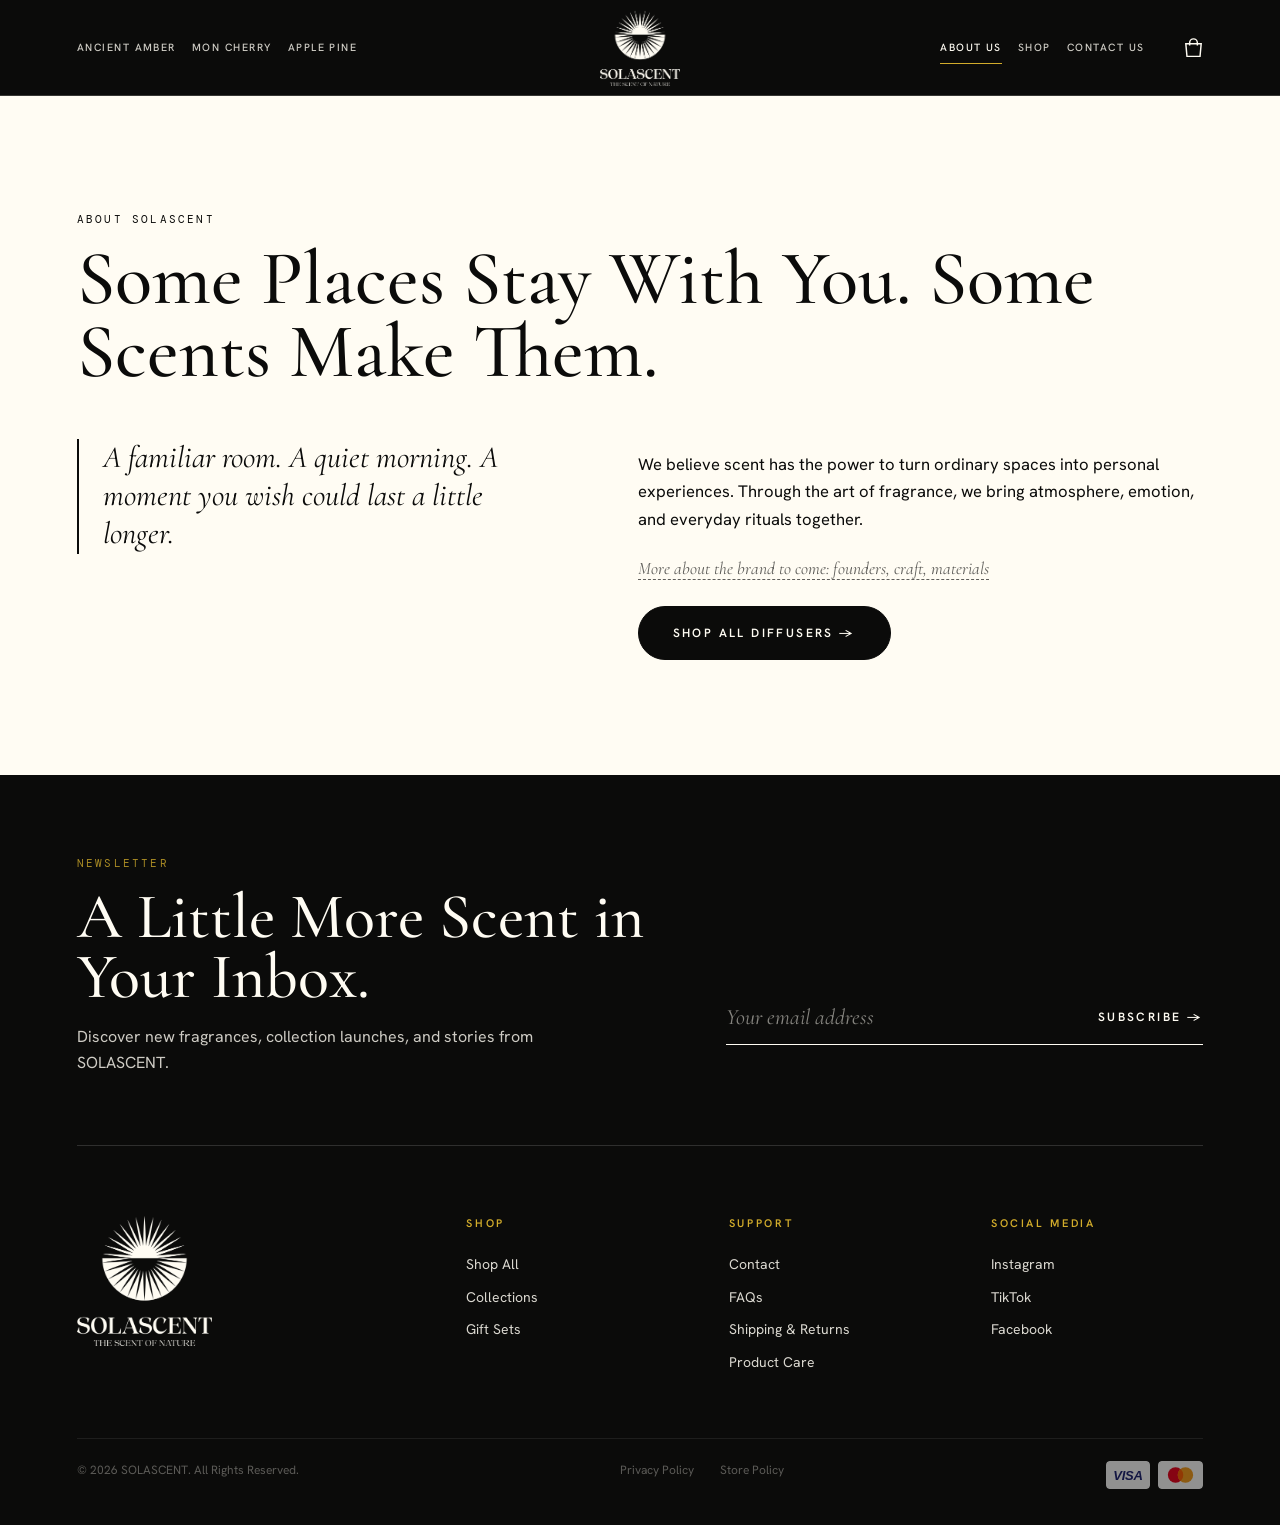
==== solascent-website/about.html @ 5357837a "Add Solascent website Static multi-page site: home, shop, about, contact, three fragrance pages (Anc" ====
<!doctype html>
<html lang="en">
<head>
<meta charset="utf-8">
<meta name="viewport" content="width=device-width, initial-scale=1">
<title>About Us | Solascent</title>
<meta name="description" content="Some places stay with you. Some scents make them. The story behind Solascent home fragrances.">
<meta property="og:title" content="About Us | Solascent">
<meta property="og:description" content="Some places stay with you. Some scents make them. The story behind Solascent home fragrances.">
<meta property="og:image" content="assets/img/ancient-amber.jpg">
<meta property="og:type" content="website">
<meta name="theme-color" content="#0B0B0A">
<link rel="icon" href="assets/img/favicon.png">
<link rel="preconnect" href="https://fonts.googleapis.com"><link rel="preconnect" href="https://fonts.gstatic.com" crossorigin>
<link rel="stylesheet" href="https://fonts.googleapis.com/css2?family=Cormorant+Garamond:ital,wght@0,400;0,500;0,600;1,400;1,500&family=DM+Mono:wght@400;500&family=Hanken+Grotesk:wght@400;500;600&display=swap">
<link rel="stylesheet" href="css/styles.css?v=19a23e52">
</head>
<body class="t-dark">
<a class="skip" href="#main">Skip to content</a>
<header class="site-header">
  <div class="hd-left"><button class="menu-btn" type="button" data-open-menu aria-label="Open menu">Menu</button><nav class="nav" aria-label="Collections"><a href="ancient-amber.html">Ancient Amber</a><a href="mon-cherry.html">Mon Cherry</a><a href="apple-pine.html">Apple Pine</a></nav></div>
  <a class="logo center" href="index.html" aria-label="Solascent home"><img src="assets/img/logo-lockup-light.png" alt="Solascent, the scent of nature" width="700" height="673"></a>
  <div class="hd-right"><nav class="nav" aria-label="Main"><a href="about.html" aria-current="page">About Us</a><a href="shop.html">Shop</a><a href="contact.html">Contact Us</a></nav><button class="cart-btn" type="button" data-open-cart aria-label="Open cart"><svg viewBox="0 0 26 26" fill="none" stroke="currentColor" stroke-width="1.5" aria-hidden="true"><path d="M5 9h16l-1.2 13.2H6.2z"/><path d="M9 11V8a4 4 0 0 1 8 0v3"/></svg><span class="badge" hidden>0</span></button></div>
</header>
<div class="sheet" id="sheet" aria-hidden="true" role="dialog" aria-label="Menu">
  <div class="top"><button type="button" class="menu-close" data-close-menu aria-label="Close menu">×</button><a class="logo " href="index.html" aria-label="Solascent home"><img class="mk" src="assets/img/logo-mark-light.png" alt="" width="34" height="34"><img class="wm" src="assets/img/logo-wordmark-light.png" alt="Solascent" width="120" height="15"></a><button class="cart-btn" type="button" data-open-cart aria-label="Open cart" style="justify-self:end"><svg viewBox="0 0 26 26" fill="none" stroke="currentColor" stroke-width="1.5" aria-hidden="true"><path d="M5 9h16l-1.2 13.2H6.2z"/><path d="M9 11V8a4 4 0 0 1 8 0v3"/></svg><span class="badge" hidden>0</span></button></div>
  <nav aria-label="Mobile"><a href="index.html">Home<small></small></a><a href="about.html" aria-current="page">About Us<small>Our story</small></a><a href="shop.html">Shop<small>All diffusers</small></a><a href="ancient-amber.html">Ancient Amber<small>Sacred Amber</small></a><a href="mon-cherry.html">Mon Cherry<small>The Secret Garden</small></a><a href="apple-pine.html">Apple Pine<small>Root &amp; Ripe</small></a><a href="contact.html">Contact Us<small></small></a></nav>
  <div class="foot"><span class="ph">Instagram</span> &nbsp; <span class="ph">Social links TBC</span></div>
</div>
<main id="main">
<section class="band t-light" aria-labelledby="h1">
  <p class="ey">About Solascent</p>
  <h1 class="sr h2" id="h1" style="margin-top:14px">Some Places Stay With You. Some Scents Make Them.</h1>
  <div class="story" style="margin-top:50px"><div><p class="q">A familiar room. A quiet morning. A moment you wish could last a little longer.</p></div>
    <div class="bd"><p>We believe scent has the power to turn ordinary spaces into personal experiences. Through the art of fragrance, we bring atmosphere, emotion, and everyday rituals together.</p>
    <p><span class="ph">More about the brand to come: founders, craft, materials</span></p><p><a class="btn" href="shop.html">Shop All Diffusers →</a></p></div></div>
</section>
</main>
<footer class="site-footer t-dark">
  <div class="news">
    <div><p class="ey" style="color:var(--brass)">Newsletter</p><h2 class="sr">A Little More Scent in Your Inbox.</h2>
      <p>Discover new fragrances, collection launches, and stories from SOLASCENT.</p></div>
    <form id="newsletterForm" novalidate>
      <label class="vh" for="nl-email">Email address</label>
      <div class="nl-row"><input id="nl-email" name="email" type="email" autocomplete="email" placeholder="Your email address" required><button class="btn" type="submit">Subscribe →</button></div>
      <p class="nl-msg" id="nlMsg" role="status"></p>
    </form>
  </div>
  <div class="cols">
    <div><a class="logo foot-logo" href="index.html" aria-label="Solascent home"><img src="assets/img/logo-lockup-light.png" alt="Solascent, the scent of nature" width="700" height="673" loading="lazy"></a></div>
    <div><h2>Shop</h2><ul><li><a href="shop.html">Shop All</a></li><li><a href="index.html#collections">Collections</a></li><li><span class="ph">Gift Sets</span></li></ul></div>
    <div><h2>Support</h2><ul><li><a href="contact.html">Contact</a></li><li><span class="ph">FAQs</span></li><li><span class="ph">Shipping &amp; Returns</span></li><li><a href="index.html#care">Product Care</a></li></ul></div>
    <div><h2>Social Media</h2><ul><li><span class="ph">Instagram</span></li><li><span class="ph">TikTok</span></li><li><span class="ph">Facebook</span></li></ul></div>
  </div>
  <div class="base"><span>© 2026 SOLASCENT. All Rights Reserved.</span><span class="legal"><a href="privacy.html">Privacy Policy</a><a href="policy.html">Store Policy</a></span><span class="pay" role="group" aria-label="Payment methods"><img src="assets/img/payments/visa.svg" alt="Visa" width="46" height="29" loading="lazy"><img src="assets/img/payments/mastercard.svg" alt="Mastercard" width="46" height="29" loading="lazy"></span></div>
</footer>
<div class="scrim" id="scrim" data-close-cart></div>
<aside class="drawer" id="drawer" aria-hidden="true" role="dialog" aria-label="Cart">
  <div class="dh"><b>Your cart</b><button type="button" id="cartClose" data-close-cart>Close ×</button></div>
  <div class="items" id="cartItems"></div>
  <div class="df">
    <div class="tot"><span>Subtotal</span><span id="cartTotal">—</span></div>
    <small>Shipping and taxes are calculated at checkout.</small>
    <a class="btn full" id="checkout" href="#" aria-disabled="true">Checkout</a>
    <small id="checkoutNote" role="status"></small>
    <button type="button" class="btn ol full" data-close-cart>Continue shopping</button>
  </div>
</aside>
<script src="js/config.js?v=e39d27ba"></script>
<script src="js/main.js?v=111edff1"></script>
</body>
</html>
---- solascent-website/css/styles.css ----
/* ==========================================================
   SOLASCENT — site styles
   Palette from Brand Design System: Obsidian, Matte White, Solar Brass
   Per-fragrance themes derive from the approved packaging.
   ========================================================== */
:root{
  --obs:#0B0B0A; --cream:#FFFCF3; --brass:#D2AC2B; --carbon:#241F1A; --concrete:#9A9892;
  --serif:'Cormorant Garamond','Times New Roman',serif;
  --sans:'Hanken Grotesk',system-ui,-apple-system,'Segoe UI',sans-serif;
  --mono:'DM Mono',ui-monospace,Menlo,monospace;
  --pad:clamp(20px,6vw,90px);
  --hh:84px;
  --ease:cubic-bezier(.2,.7,.2,1);
}
/* ---------- themes ---------- */
.t-dark  {--bg:#0B0B0A;--surf:#171614;--fg:#FFFCF3;--ac:#D2AC2B;--acfg:#0B0B0A;--plinth:#CFC6B2;--t1:#2b2a27;--t2:#0B0B0A;--line:rgba(255,252,243,.18)}
.t-cherry{--bg:#F5E6E5;--surf:#EBD0D1;--fg:#2A1426;--ac:#6E1B38;--acfg:#FFFCF3;--plinth:#E3BDC1;--t1:#4a2142;--t2:#7d1e3c;--line:rgba(42,20,38,.2)}
.t-apple {--bg:#3A2318;--surf:#2E1B12;--fg:#FFFCF3;--ac:#D2AC2B;--acfg:#241F1A;--plinth:#E6C27C;--t1:#6a4330;--t2:#3a2318;--line:rgba(255,252,243,.2)}
.t-light {--bg:#FFFCF3;--surf:#F1E9CF;--fg:#0B0B0A;--ac:#0B0B0A;--acfg:#FFFCF3;--plinth:#E8E1CF;--line:rgba(11,11,10,.16)}

*,*::before,*::after{box-sizing:border-box}
html{scroll-behavior:smooth;-webkit-text-size-adjust:100%}
body{margin:0;background:var(--bg);color:var(--fg);font-family:var(--sans);font-size:16px;line-height:1.6;-webkit-font-smoothing:antialiased}
img{display:block;max-width:100%}
a{color:inherit;text-decoration:none}
button{font:inherit;color:inherit;background:none;border:0;cursor:pointer}
ul{list-style:none;margin:0;padding:0}
h1,h2,h3,p{margin:0}
.sr{font-family:var(--serif);font-weight:500;line-height:.95}
.ey{font-family:var(--mono);font-size:11px;letter-spacing:.2em;text-transform:uppercase;opacity:.8;font-weight:400}
.vh{position:absolute;width:1px;height:1px;overflow:hidden;clip:rect(0 0 0 0);white-space:nowrap}
.skip{position:absolute;left:12px;top:-60px;background:var(--brass);color:var(--obs);padding:10px 16px;z-index:200;font-size:13px}
.skip:focus{top:12px}
:focus-visible{outline:2px solid var(--brass);outline-offset:3px}
.ph{border-bottom:1px dashed currentColor;opacity:.65;font-family:var(--serif);font-style:italic;font-size:1.05em;white-space:normal}

/* ---------- buttons ---------- */
.btn{border-radius:999px;display:inline-flex;align-items:center;justify-content:center;gap:12px;padding:18px 34px;background:var(--ac);color:var(--acfg);border:1px solid var(--ac);font:600 12px var(--sans);letter-spacing:.2em;text-transform:uppercase;transition:transform .3s var(--ease),opacity .3s,background .3s,color .3s}
.btn:hover{transform:translateY(-2px)}
.btn.ol{background:transparent;color:inherit;border-color:currentColor}
.btn.sm{padding:12px 20px;font-size:11px}
.btn.full{display:flex;width:100%}
.lnk{font:400 12px var(--mono);letter-spacing:.16em;text-transform:uppercase;opacity:.85;margin-left:22px;border-bottom:1px solid transparent;transition:border-color .3s}
.lnk:hover{border-color:currentColor}

/* ---------- header ---------- */
:root{--hh:96px}
.site-header{position:sticky;top:0;z-index:80;display:grid;grid-template-columns:1fr auto 1fr;align-items:center;height:var(--hh);padding:0 var(--pad);background:var(--bg);color:var(--fg);border-bottom:1px solid var(--line);transition:box-shadow .4s}
.site-header.stuck{box-shadow:0 10px 30px rgba(0,0,0,.18)}
.logo{display:flex;align-items:center}
.logo .mk{height:34px;width:auto}.logo .wm{height:15px;width:auto}
.logo.center{justify-self:center}
.logo.center img{height:76px;width:auto}
.t-cherry .site-header .logo img{filter:invert(1)}
.hd-left{display:flex;align-items:center;justify-self:start}
.hd-right{justify-self:end;display:flex;align-items:center;gap:clamp(18px,2.4vw,36px)}
.nav{display:flex;gap:clamp(18px,2.4vw,34px);font-size:11.5px;letter-spacing:.18em;text-transform:uppercase;font-weight:500;white-space:nowrap}
.nav a{padding:8px 0;border-bottom:1px solid transparent;opacity:.8;transition:opacity .3s,border-color .3s}
.nav a:hover{opacity:1}
.nav a[aria-current=page]{border-color:var(--brass);opacity:1}
.cart-btn{position:relative;width:28px;height:28px;display:grid;place-items:center}
.cart-btn svg{width:25px;height:25px}
.badge{position:absolute;right:-9px;top:-7px;background:var(--brass);color:var(--obs);border-radius:99px;font:600 10px/17px var(--sans);min-width:17px;height:17px;text-align:center;padding:0 4px}
[hidden]{display:none!important}
.menu-btn{display:none;font-size:12px;letter-spacing:.18em;text-transform:uppercase;font-weight:500}
@media (max-width:1180px){
  :root{--hh:72px}
  .nav{display:none}
  .menu-btn{display:block}
  .logo.center img{height:56px}
}
@media (min-width:1181px) and (max-width:1320px){.nav{gap:16px;font-size:10.5px;letter-spacing:.14em}}

/* mobile menu sheet */
.sheet{position:fixed;inset:0;z-index:120;background:var(--obs);color:var(--cream);padding:0 24px 30px;display:flex;flex-direction:column;transform:translateY(-100%);visibility:hidden;transition:transform .6s var(--ease),visibility 0s .6s;overflow-y:auto}
.sheet.open{transform:none;visibility:visible;transition:transform .6s var(--ease),visibility 0s}
.sheet .top{display:grid;grid-template-columns:1fr auto 1fr;align-items:center;height:72px}
.menu-close{justify-self:start;font-size:30px;line-height:1}
.sheet .top .logo .mk{height:26px}.sheet .top .logo .wm{height:11px}
.sheet nav a{display:flex;justify-content:space-between;align-items:baseline;padding:16px 0;border-bottom:1px solid rgba(255,252,243,.14);font:500 clamp(30px,8vw,44px) var(--serif)}
.sheet nav a small{font:400 10px var(--mono);letter-spacing:.2em;color:var(--brass);text-transform:uppercase}
.sheet nav a[aria-current=page]{color:var(--brass)}
.sheet .foot{margin-top:auto;padding-top:26px;font:400 11px var(--mono);letter-spacing:.16em;text-transform:uppercase;opacity:.65}

/* ---------- product visuals ---------- */
.pl{position:relative;overflow:hidden;background:radial-gradient(ellipse at 50% 38%,#fffdf6 0%,var(--plinth) 70%)}
.pl img{position:absolute;inset:0;width:100%;height:100%;object-fit:cover;transform:scale(1.18);mix-blend-mode:multiply;animation:drift 12s ease-in-out infinite alternate}
.pl::after{content:"";position:absolute;inset:0;pointer-events:none;opacity:.14;mix-blend-mode:multiply;background-image:url("data:image/svg+xml;utf8,<svg xmlns='http://www.w3.org/2000/svg' width='160' height='160'><filter id='n'><feTurbulence baseFrequency='.9' numOctaves='2'/></filter><rect width='100%' height='100%' filter='url(%23n)'/></svg>")}
.glow{position:absolute;left:50%;top:-12%;width:80%;height:62%;transform:translateX(-50%);background:radial-gradient(closest-side,rgba(255,246,222,.95),rgba(255,246,222,0));mix-blend-mode:screen;animation:breathe 6s ease-in-out infinite alternate;pointer-events:none;z-index:2}
.pl .cap{position:absolute;left:28px;bottom:24px;z-index:3;font:400 10px var(--mono);letter-spacing:.2em;text-transform:uppercase;color:#0B0B0A;opacity:.5}
@keyframes breathe{from{opacity:.35;transform:translateX(-50%) scale(.9)}to{opacity:.85;transform:translateX(-50%) scale(1.1)}}
@keyframes drift{from{transform:scale(1.18) translateY(0)}to{transform:scale(1.23) translateY(-1.5%)}}
.contour{position:absolute;left:0;bottom:0;width:100%;height:120px;pointer-events:none}

/* floating product card (Arum-inspired) */
.fc{position:absolute;right:40px;bottom:40px;z-index:4;width:min(360px,calc(100% - 28px));background:var(--cream);color:var(--obs);display:grid;grid-template-columns:92px 1fr auto;gap:16px;align-items:center;padding:12px 18px 12px 12px;box-shadow:0 14px 40px rgba(0,0,0,.22);transition:transform .4s var(--ease)}
.fc:hover{transform:translateY(-4px)}
.fc .th{height:92px;background-size:cover;background-position:center}
.fc .nm{font:500 26px/1 var(--serif)}
.fc small{display:block;font:400 11px var(--mono);letter-spacing:.14em;text-transform:uppercase;opacity:.65;margin-top:6px}

/* ---------- home hero ---------- */
.hero{position:relative;display:grid;grid-template-columns:1fr 1fr;min-height:min(820px,calc(100svh - var(--hh)));min-height:max(640px,min(820px,calc(100svh - var(--hh))));background:var(--bg);color:var(--fg)}
.hero.rev .tx{order:2}.hero.rev .pl{order:1}
.tx{position:relative;display:flex;flex-direction:column;justify-content:center;align-items:flex-start;gap:26px;padding:80px var(--pad);overflow:hidden}
.tx>*{position:relative;z-index:1}
.tx .big{position:absolute;right:40px;top:30px;z-index:0;font:500 clamp(120px,16vw,230px)/1 var(--serif);opacity:.07;pointer-events:none}
.tx .sr{font-size:clamp(64px,9vw,132px);max-width:620px}
.tx p{font-size:clamp(17px,1.5vw,21px);max-width:400px;opacity:.88;line-height:1.5}
.tx .cta{display:flex;align-items:center;flex-wrap:wrap;gap:16px 0}
@media (max-width:900px){
  .hero{display:flex;flex-direction:column;min-height:0}
  .hero .pl,.hero.rev .pl{order:-1;height:min(520px,100vw*1.1)}
  .hero.rev .tx{order:0}
  .tx{padding:34px 24px 90px;gap:16px}
  .tx .sr{font-size:clamp(54px,16vw,80px)}
  .fc{left:14px;right:14px;bottom:14px;width:auto;grid-template-columns:72px 1fr auto}
  .fc .th{height:72px}
}
.shopall{background:var(--obs);color:var(--cream);padding:clamp(44px,7vw,90px) var(--pad);display:flex;justify-content:space-between;align-items:center;gap:40px;flex-wrap:wrap}
.shopall .sr{font-size:clamp(38px,5vw,64px);margin-top:10px}
@media (max-width:700px){.shopall{flex-direction:column;align-items:stretch;text-align:center;gap:24px}}

/* ---------- landing ---------- */
.lh{position:relative;display:grid;grid-template-columns:1.05fr 1fr;min-height:max(640px,min(820px,calc(100svh - var(--hh))));background:var(--bg);color:var(--fg)}
.lh .tx{padding:90px var(--pad)}
.lh .tx .sr{font-size:clamp(60px,9.4vw,140px)}
@media (max-width:900px){.lh{display:flex;flex-direction:column;min-height:0}.lh .pl{order:-1;height:min(520px,100vw*1.1)}.lh .tx{padding:30px 24px 90px}.lh .tx .sr{font-size:clamp(54px,16vw,84px)}}
.band{padding:clamp(56px,9vw,130px) var(--pad);background:var(--bg);color:var(--fg);position:relative}
.band.alt{background:var(--surf)}
.h2{font-size:clamp(40px,6vw,84px)}
.story{display:grid;grid-template-columns:5fr 6fr;gap:clamp(30px,7vw,100px);align-items:start}
.story .sr{font-size:clamp(40px,5.4vw,78px)}
.story .bd{display:grid;gap:22px;font-size:clamp(16px,1.3vw,19px);line-height:1.65;padding-top:12px}
.story .q{font:italic 400 clamp(24px,2.4vw,34px)/1.25 var(--serif);border-left:2px solid var(--ac);padding-left:24px}
@media (max-width:900px){.story{grid-template-columns:1fr}}
.tl{height:1px;background:var(--line);position:relative;margin-top:56px}
.tl i{position:absolute;left:0;top:0;height:1px;background:var(--ac);width:0;transition:width 2s var(--ease)}
.tl.in i{width:100%}
.tl b{position:absolute;top:-4px;width:9px;height:9px;border-radius:50%;background:var(--ac)}
.notes{display:grid;grid-template-columns:repeat(3,1fr)}
.notes>div{padding:34px 40px 10px 0;border-right:1px solid var(--line);margin-right:40px}
.notes>div:last-child{border:0;margin:0}
.notes .sr{font-size:clamp(34px,4vw,54px);margin:14px 0 10px}
.notes .n{font:italic 400 40px var(--serif);color:var(--ac)}
.meters{display:flex;gap:clamp(20px,5vw,70px);margin-top:40px;font-size:14px;flex-wrap:wrap}
@media (max-width:800px){.notes{grid-template-columns:1fr}.notes>div{border:0;border-bottom:1px solid var(--line);margin:0;padding:22px 0}}
.bento{display:grid;grid-template-columns:2fr 1fr 1fr;grid-template-rows:clamp(200px,24vw,330px) clamp(200px,24vw,330px);gap:18px;margin-top:56px}
.bento .big{grid-row:span 2}
.tile{position:relative;overflow:hidden}
.tile.ph2{background:linear-gradient(135deg,var(--t1),var(--t2));display:grid;place-items:center;color:#fff}
.tile.ph2::after{content:"";position:absolute;inset:16px;border:1px solid rgba(255,255,255,.25)}
.tile.ph2 svg{width:60px;height:30px;opacity:.5}
.tile .lb{position:absolute;left:30px;bottom:28px;z-index:3;font:400 10px var(--mono);letter-spacing:.2em;text-transform:uppercase;opacity:.85}
@media (max-width:800px){.bento{grid-template-columns:1fr 1fr;grid-template-rows:260px 170px 170px;gap:10px;margin-top:30px}.bento .big{grid-column:1/-1;grid-row:auto}}

.buy{display:grid;grid-template-columns:1fr 1fr;background:var(--bg);color:var(--fg);min-height:780px;scroll-margin-top:var(--hh)}
.buy .pl{min-height:640px}
.buy .info{background:var(--surf);padding:clamp(30px,6vw,90px);display:flex;flex-direction:column;justify-content:center;gap:24px}
.buy .info .sr{font-size:clamp(54px,7vw,96px)}
.price{font:500 clamp(28px,3vw,38px) var(--serif)}
.qty{display:inline-flex;border:1px solid currentColor;align-items:stretch}
.qty button{width:52px;height:54px;font-size:20px}
.qty input{width:68px;border:0;border-left:1px solid currentColor;border-right:1px solid currentColor;background:transparent;color:inherit;text-align:center;font:inherit;font-size:16px;-moz-appearance:textfield}
.qty input::-webkit-outer-spin-button,.qty input::-webkit-inner-spin-button{-webkit-appearance:none}
.rassure{display:grid;grid-template-columns:repeat(3,1fr);gap:14px;font-size:12px;opacity:.85;border-top:1px solid var(--line);padding-top:18px}
@media (max-width:900px){.buy{display:flex;flex-direction:column;min-height:0}.buy .pl{min-height:0;height:min(460px,100vw*1.05)}.rassure{grid-template-columns:1fr}}
.steps{display:grid;grid-template-columns:repeat(3,1fr);gap:clamp(24px,4vw,50px);margin-top:56px}
.steps>div{border-top:1px solid currentColor;padding-top:26px}
.steps .nu{font:500 clamp(48px,5vw,72px) var(--serif);color:var(--ac);line-height:1}
.steps b{display:block;font:500 34px var(--serif);margin:14px 0 8px}
@media (max-width:800px){.steps{grid-template-columns:1fr;margin-top:30px}}
.xcol{display:grid;grid-template-columns:1fr 1fr;gap:28px;margin-top:56px}
.xc{display:grid;grid-template-columns:1fr 1fr;min-height:420px;background:var(--bg);color:var(--fg);transition:transform .5s var(--ease)}
.xc:hover{transform:translateY(-6px)}
.xc .t{padding:clamp(20px,3vw,40px);display:flex;flex-direction:column;justify-content:flex-end;align-items:flex-start;gap:12px}
.xc .t .sr{font-size:clamp(34px,4vw,54px)}
@media (max-width:900px){.xcol{grid-template-columns:1fr;margin-top:28px;gap:14px}.xc{min-height:240px}}

/* sticky buy bar */
.buybar{position:fixed;left:0;right:0;bottom:0;z-index:70;display:flex;align-items:center;justify-content:space-between;gap:16px;padding:14px var(--pad);background:var(--bg);color:var(--fg);border-top:1px solid var(--line);box-shadow:0 -8px 30px rgba(0,0,0,.15);transform:translateY(110%);transition:transform .5s var(--ease)}
.buybar.show{transform:none}
.buybar .sr{font-size:30px}
.buybar .r{display:flex;gap:22px;align-items:center}
@media (max-width:600px){.buybar{padding:12px 16px}.buybar .ey{display:none}.buybar .sr{font-size:24px}.buybar .btn{padding:14px 20px;letter-spacing:.14em}}

/* ---------- shop ---------- */
.sh{padding:clamp(50px,8vw,110px) var(--pad) 40px;background:var(--bg);color:var(--fg)}
.sh .sr{font-size:clamp(54px,10vw,130px);margin-top:18px}
.sh p{margin-top:22px;font-size:19px;opacity:.75}
.pg{display:grid;grid-template-columns:repeat(3,1fr);gap:34px;padding:30px var(--pad) clamp(60px,9vw,120px);background:var(--bg);color:var(--fg)}
.pc .pl{aspect-ratio:1/1.1;display:block}
.pc .mt{padding:26px 0 18px;display:grid;gap:8px}
.pc .nm{font:500 clamp(40px,4vw,52px)/1 var(--serif)}
.pc .rw{display:flex;justify-content:space-between;font-size:14px;border-top:1px solid var(--line);padding-top:14px;margin-top:6px}
.pc .acts{display:grid;gap:10px}
@media (max-width:900px){.pg{grid-template-columns:1fr;gap:44px}}
.reas{display:grid;grid-template-columns:repeat(3,1fr);gap:40px;padding:34px var(--pad);background:var(--surf);font-size:13px;letter-spacing:.08em;text-align:center;color:var(--fg)}
@media (max-width:700px){.reas{grid-template-columns:1fr;gap:8px}}

/* ---------- contact ---------- */
.ct{display:grid;grid-template-columns:7fr 5fr;min-height:720px}
.ct .fm{background:var(--bg);color:var(--fg);padding:clamp(40px,7vw,100px) var(--pad)}
.ct .sd{background:var(--obs);color:var(--cream);padding:clamp(40px,7vw,100px) clamp(24px,5vw,70px);display:flex;flex-direction:column;gap:34px}
.ct .fm h1{font-size:clamp(50px,7.6vw,110px);margin-top:18px}
.fld{margin-top:30px;display:grid;gap:6px}
.fld label{font:600 11px var(--sans);letter-spacing:.22em;text-transform:uppercase}
.fld input,.fld textarea{width:100%;border:0;border-bottom:1px solid currentColor;background:transparent;color:inherit;padding:12px 0;font:italic 24px var(--serif);border-radius:0;resize:vertical}
.fld input::placeholder,.fld textarea::placeholder{opacity:.45}
.fld textarea{min-height:150px}
.fld .err{font-size:13px;color:#a3261f;min-height:18px}
.t-dark .fld .err{color:#ff8a80}
.fld.bad input,.fld.bad textarea{border-color:#a3261f}
.soc{display:flex;gap:12px;flex-wrap:wrap}.soc span,.soc a{border:1px solid rgba(255,252,243,.4);padding:10px 18px;font:400 11px var(--mono);letter-spacing:.18em;text-transform:uppercase}
.form-ok{display:none;padding:30px 0}
.form-ok .sr{font-size:clamp(40px,5vw,64px)}
.ct.sent form{display:none}.ct.sent .form-ok{display:block}
@media (max-width:900px){.ct{display:flex;flex-direction:column;min-height:0}}

/* ---------- footer ---------- */
.site-footer{background:var(--obs);color:var(--cream);padding:clamp(50px,7vw,80px) var(--pad) 36px}
.site-footer .cols{display:grid;grid-template-columns:1.6fr 1fr 1fr 1fr;gap:50px}
.site-footer h2{font:600 11px var(--sans);letter-spacing:.24em;text-transform:uppercase;color:var(--brass);margin-bottom:18px}
.site-footer li{padding:5px 0;font-size:14px;opacity:.85}
.site-footer li a:hover{color:var(--brass)}
.site-footer .tg{font:italic 22px var(--serif);margin-top:18px;opacity:.8}
.site-footer .logo .mk{height:46px}.site-footer .logo .wm{height:18px}
.site-footer .base{margin-top:60px;padding-top:22px;border-top:1px solid rgba(255,252,243,.15);font-size:12px;opacity:.55;display:flex;justify-content:space-between;gap:16px;flex-wrap:wrap}
@media (max-width:800px){.site-footer .cols{grid-template-columns:1fr 1fr;gap:28px}.site-footer .cols>div:first-child{grid-column:1/-1}}
.buybar-spacer{height:0}

/* ---------- cart drawer ---------- */
.scrim{position:fixed;inset:0;z-index:130;background:rgba(11,11,10,.55);opacity:0;visibility:hidden;transition:opacity .4s,visibility 0s .4s}
.scrim.show{opacity:1;visibility:visible;transition:opacity .4s}
.drawer{position:fixed;top:0;right:0;bottom:0;z-index:140;width:min(480px,100%);background:var(--cream);color:var(--obs);display:flex;flex-direction:column;transform:translateX(102%);transition:transform .55s var(--ease);visibility:hidden}
.drawer.open{transform:none;visibility:visible}
.drawer .dh{display:flex;justify-content:space-between;align-items:center;padding:26px 28px;border-bottom:1px solid rgba(11,11,10,.12);font-size:12px;letter-spacing:.2em;text-transform:uppercase}
.drawer .items{flex:1;overflow-y:auto}
.drawer .empty{padding:50px 28px;opacity:.7}
.drawer .li{display:grid;grid-template-columns:110px 1fr;gap:20px;padding:26px 28px;border-bottom:1px solid rgba(11,11,10,.12)}
.drawer .li .th{height:110px;background-size:cover;background-position:center;background-color:var(--plinth)}
.drawer .li .nm{font:500 32px/1 var(--serif)}
.drawer .li small{display:block;opacity:.65;margin:6px 0 12px;font-size:13px}
.drawer .li .row{display:flex;align-items:center;gap:16px;flex-wrap:wrap}
.drawer .qty button{width:38px;height:40px}.drawer .qty input{width:46px;height:40px;font-size:14px}
.drawer .rm{font-size:12px;text-decoration:underline;opacity:.7}
.drawer .df{padding:26px 28px;display:grid;gap:14px;border-top:1px solid rgba(11,11,10,.12)}
.drawer .df .tot{display:flex;justify-content:space-between}
.drawer .df small{opacity:.65}
.drawer .btn{--ac:#0B0B0A;--acfg:#FFFCF3}
.drawer .btn.ol{--ac:transparent}
.badge{display:inline-block;min-width:1.2em}

/* ---------- reveal motion ---------- */
.rv{opacity:0;transform:translateY(30px);transition:opacity 1s var(--ease),transform 1s var(--ease)}
.rv.in{opacity:1;transform:none}
@media (prefers-reduced-motion:reduce){
  html{scroll-behavior:auto}
  .pl img,.glow{animation:none}
  .rv{opacity:1;transform:none;transition:none}
  .tl i{transition:none;width:100%}
}

/* ==========================================================
   Home page content sections (from "Homepage Structure & Content")
   ========================================================== */
.hero-brand{position:relative;display:grid;place-items:center;min-height:max(620px,calc(100svh - var(--hh)));color:#FFFCF3;text-align:center;isolation:isolate;background:#0B0B0A}
.hero-brand .bg{position:absolute;inset:0;z-index:-2}
.hero-brand .bg img{width:100%;height:100%;object-fit:cover;object-position:70% center}
.hero-brand::before{content:"";position:absolute;inset:0;z-index:-1;background:linear-gradient(180deg,rgba(11,11,10,.4) 0%,rgba(11,11,10,.12) 40%,rgba(11,11,10,.35) 100%)}
.hero-brand .tx{align-items:center;text-align:center;max-width:1000px;margin:0 auto;padding:90px var(--pad) 150px;gap:26px;overflow:visible}
.hero-brand .tx h1.sr{font-size:clamp(28px,4.4vw,68px);max-width:none;line-height:1.08}
.hero-brand h1 .ln{display:block;white-space:nowrap}
.hero-brand h1 em{font-style:italic;color:#fff}
.hero-brand,.hero-brand .tx,.hero-brand .tx p,.hero-brand h1{color:#fff}
.hero-brand .tx p{font-size:clamp(17px,1.6vw,21px);max-width:520px;opacity:.95;line-height:1.5}
@media (max-width:900px){.hero-brand .tx h1.sr{font-size:clamp(26px,7.4vw,52px)}.hero-brand{min-height:max(560px,calc(100svh - var(--hh)))}.hero-brand .bg img{object-position:76% center}.hero-brand .tx{padding:70px 24px 110px}}
.sub{margin-top:18px;max-width:640px;font-size:clamp(16px,1.4vw,19px);opacity:.8;line-height:1.6}
.story-band .story{margin-top:26px}
.sec-head{padding-bottom:clamp(40px,6vw,70px)}
.tags{margin-top:-6px;color:var(--ac)}
.hero .tags{opacity:1}
.sigs{display:grid;grid-template-columns:repeat(3,1fr);gap:34px;margin-top:50px}
.sig{display:block;background:var(--bg);color:var(--fg);transition:transform .5s var(--ease)}
.sig:hover{transform:translateY(-6px)}
.sig .pl{aspect-ratio:1/1.05;display:block}
.sig .mt{padding:26px 26px 30px;display:grid;gap:10px;background:var(--surf)}
.sig .sr{font-size:clamp(36px,3.6vw,50px)}
.sig p{font-size:15px;opacity:.88}
.sig .notes-line{font:400 11px var(--mono);letter-spacing:.14em;text-transform:uppercase;color:var(--ac);opacity:1;border-top:1px solid var(--line);padding-top:12px;margin-top:4px}
.t-apple .sig .notes-line,.sig.t-apple .notes-line{color:var(--brass)}
@media (max-width:900px){.sigs{grid-template-columns:1fr;gap:26px}}
.steps.four{grid-template-columns:repeat(4,1fr)}
.steps.four .nu{font-size:clamp(40px,4vw,60px)}
.steps.four b,.steps.four h3{font:500 28px var(--serif);margin:14px 0 8px}
.steps.four p{font-size:15px;opacity:.88;line-height:1.6}
@media (max-width:1000px){.steps.four{grid-template-columns:1fr 1fr}}
@media (max-width:600px){.steps.four{grid-template-columns:1fr}}
.ugc{display:grid;grid-template-columns:2fr 1fr 1fr 1fr;grid-template-rows:260px;gap:14px;margin-top:50px}
.ugc .tile{min-height:0}
.revs{display:grid;grid-template-columns:repeat(3,1fr);gap:24px;margin-top:24px}
.rev-card{margin:0;border:1px solid var(--line);padding:28px;display:grid;gap:14px;background:var(--surf)}
.rev-card .stars{color:var(--ac);letter-spacing:.2em;font-size:15px}
.rev-card blockquote{margin:0;font:italic 400 24px/1.3 var(--serif)}
@media (max-width:900px){.ugc{grid-template-columns:1fr 1fr;grid-template-rows:200px 200px}.revs{grid-template-columns:1fr}}
.closing{background:var(--bg);color:var(--fg);text-align:center;padding:clamp(90px,14vw,200px) var(--pad);display:grid;justify-items:center;gap:22px;position:relative;overflow:hidden}
.closing .sr{font-size:clamp(54px,9vw,150px)}
.closing .l1{font:italic 400 clamp(22px,2.4vw,34px)/1.3 var(--serif)}
.closing .l2{opacity:.8;font-size:17px;margin-bottom:12px}

/* newsletter + footer */
.news{display:grid;grid-template-columns:1.2fr 1fr;gap:clamp(30px,6vw,90px);align-items:end;padding-bottom:clamp(40px,6vw,70px);margin-bottom:clamp(40px,6vw,70px);border-bottom:1px solid rgba(255,252,243,.15)}
.site-footer .news h2.sr{font:500 clamp(38px,5vw,70px)/.95 var(--serif);letter-spacing:0;text-transform:none;color:var(--cream);margin:14px 0 16px}
.news p:not(.ey){opacity:.8;max-width:520px}
.nl-row{display:flex;border-bottom:1px solid var(--cream)}
.nl-row input{flex:1;min-width:0;background:transparent;border:0;color:var(--cream);font:italic 22px var(--serif);padding:14px 0}
.nl-row input::placeholder{color:var(--cream);opacity:.5}
.nl-row .btn{background:transparent;color:var(--cream);border:0;padding:14px 0 14px 18px}
.nl-msg{margin-top:10px;font-size:13px;min-height:20px;opacity:.9}
@media (max-width:800px){.news{grid-template-columns:1fr}}

/* Home: transparent header sits directly on the hero banner */
.home .site-header{position:fixed;top:0;left:0;right:0;background:transparent;border-bottom:1px solid transparent}
.home .site-header.stuck{background:rgba(11,11,10,.92);-webkit-backdrop-filter:blur(10px);backdrop-filter:blur(10px);border-bottom-color:var(--line)}
.home .hero-brand{min-height:max(640px,100svh)}
.home .hero-brand .tx{padding-top:calc(var(--hh) + 40px)}

/* ---------- Brand story section: smaller headline + choreographed animation ---------- */
.story-band .story .sr{font-size:clamp(30px,3.6vw,54px);line-height:1.1}
.story-band{overflow:hidden}
.story-band::before{content:"";position:absolute;top:0;left:var(--pad);right:var(--pad);height:1px;background:var(--line)}
.story-band .story .q{position:relative}
/* animated state: only applied when JS runs and motion is allowed */
.story-band.anim::before{transform:scaleX(0);transform-origin:left;transition:transform 1.6s var(--ease)}
.story-band.anim.go::before{transform:scaleX(1)}
.story-band.anim>.ey{opacity:0;transform:translateX(-24px);transition:opacity .9s var(--ease) .15s,transform .9s var(--ease) .15s}
.story-band.anim.go>.ey{opacity:1;transform:none}
.w{display:inline-block;overflow:hidden;vertical-align:top;padding-bottom:.1em;margin-bottom:-.1em}
.wi{display:inline-block}
.story-band.anim .wi{transform:translateY(112%);transition:transform 1s var(--ease);transition-delay:calc(var(--i) * 70ms + 250ms)}
.story-band.anim.go .wi{transform:none}
.story-band.anim .story .q{border-left-color:transparent;opacity:0;transform:translateY(24px);transition:opacity 1s var(--ease) .9s,transform 1s var(--ease) .9s}
.story-band.anim .story .q::before{content:"";position:absolute;left:-2px;top:0;bottom:0;width:2px;background:var(--ac);transform:scaleY(0);transform-origin:top;transition:transform 1.2s var(--ease) 1.1s}
.story-band.anim.go .story .q{opacity:1;transform:none}
.story-band.anim.go .story .q::before{transform:scaleY(1)}
.story-band.anim .bd>p:not(.q){opacity:0;transform:translateY(24px);transition:opacity 1s var(--ease),transform 1s var(--ease)}
.story-band.anim .bd>p:nth-of-type(2){transition-delay:1.2s}
.story-band.anim .bd>p:nth-of-type(3){transition-delay:1.45s}
.story-band.anim.go .bd>p:not(.q){opacity:1;transform:none}

/* ---------- Parallax collections intro ---------- */
.parallax{position:relative;min-height:clamp(540px,88svh,860px);display:grid;place-items:center;overflow:hidden;color:#fff;text-align:center;isolation:isolate;background:#0B0B0A}
.pbg{position:absolute;left:0;right:0;top:-18%;height:136%;z-index:-2;will-change:transform}
.pbg img{width:100%;height:100%;object-fit:cover;object-position:60% center}
.parallax::before{content:"";position:absolute;inset:0;z-index:-1;background:linear-gradient(180deg,rgba(11,11,10,.5) 0%,rgba(11,11,10,.28) 50%,rgba(11,11,10,.6) 100%)}
.pcon{position:relative;max-width:900px;padding:110px var(--pad);display:grid;gap:22px;justify-items:center;will-change:transform}
.pcon .sr{font-size:clamp(40px,6vw,88px);color:#fff}
.pcon .sub{color:#fff;opacity:.92;margin:0;max-width:600px}
@media (min-width:901px){.parallax{place-items:center start;text-align:left}.pcon{justify-items:start;max-width:min(620px,48vw);padding-left:var(--pad)}.pcon .sr{font-size:clamp(38px,4.6vw,68px)}}
@media (max-width:900px){.parallax{min-height:clamp(480px,80svh,700px)}.pbg img{object-position:62% center}}

/* Collections headline: always a single line */
.pcon #h-coll{white-space:nowrap}
@media (min-width:901px){.pcon{max-width:min(900px,72vw)}.pcon .sr{font-size:clamp(34px,4.2vw,62px)}}
@media (max-width:900px){.pcon .sr{font-size:clamp(26px,7vw,56px)}}

/* Collections section: all text centred */
.parallax{place-items:center;text-align:center}
.pcon{justify-items:center;text-align:center;margin:0 auto}
@media (min-width:901px){.parallax{place-items:center;text-align:center}.pcon{justify-items:center;max-width:min(900px,72vw);padding-left:var(--pad);padding-right:var(--pad)}}

/* ---------- Home collection sections: light backgrounds, one-line titles ---------- */
.t-applel{--bg:#F4E2BC;--surf:#E9CD94;--fg:#2E1D14;--ac:#4A2E22;--acfg:#FFFCF3;--plinth:#E6C27C;--line:rgba(46,29,20,.2)}
.hero.home-world .tx h3.sr{font-size:clamp(34px,4.6vw,66px);white-space:nowrap;max-width:none;line-height:1.05}
@media (max-width:900px){.hero.home-world .tx h3.sr{font-size:clamp(34px,10vw,56px)}}
.pl.photo{background:#0B0B0A}
.pl.photo img{mix-blend-mode:normal;transform:none;animation:none;object-fit:cover;object-position:center 62%}
.pl.photo::after{display:none}

/* smaller type in the three collection sections */
.hero.home-world .tx .ey{font-size:10px;letter-spacing:.18em}
.hero.home-world .tx h3.sr{font-size:clamp(30px,3.6vw,52px)}
.hero.home-world .tx p:not(.ey){font-size:clamp(15px,1.15vw,17px);max-width:380px}
@media (max-width:900px){.hero.home-world .tx h3.sr{font-size:clamp(30px,8.6vw,44px)}}

/* ---------- Signature scents: dark mood, white product plates, textured text panels ---------- */
#h-sig{font-size:clamp(24px,4.4vw,64px);line-height:1.1}
#h-sig .ln{display:block;white-space:nowrap}
.sig-band .sub{color:#FFFCF3}
.sig{background:#0B0B0A;color:#FFFCF3}
.sig .pl{background:#fff}
.sig .glow{display:none}
.sig .mt{background-color:#0B0B0A;background-size:cover;background-position:center;position:relative;isolation:isolate;color:#FFFCF3}
.sig .mt::before{content:"";position:absolute;inset:0;background:rgba(11,11,10,.28);z-index:-1}
.sig .sr,.sig .mt p{color:#FFFCF3}
.sig .notes-line,.sig.t-apple .mt .notes-line{color:rgba(255,252,243,.82);border-top-color:rgba(255,252,243,.28)}

/* signature cards: dark studio product shots (no tint blending) */
.sig .pl{background:#0B0B0A}
.sig .pl img{mix-blend-mode:normal;transform:none;animation:none;object-fit:cover}
.sig .pl::after{display:none}

/* signature section: button sits to the right of the headline block */
.sig-head{display:flex;justify-content:space-between;align-items:flex-end;gap:40px}
.sig-head .btn{flex:none;margin-bottom:6px}
@media (max-width:900px){.sig-head{flex-direction:column;align-items:flex-start;gap:26px}.sig-head .btn{margin-bottom:0}}

/* ---------- Product care: parallax photo background ---------- */
.care-px{position:relative;overflow:hidden;isolation:isolate;color:#FFFCF3}
.care-px .pbg{z-index:-2}
.care-px .pbg img{object-position:center}
.care-px::before{content:"";position:absolute;inset:0;z-index:-1;background:linear-gradient(180deg,rgba(32,18,11,.66) 0%,rgba(32,18,11,.52) 50%,rgba(32,18,11,.72) 100%)}

/* ---------- Client reviews ---------- */
.revs{margin-top:50px;gap:24px}
.rev-card{align-content:start;gap:18px}
.rev-card.more{display:none}
.revs.open .rev-card.more{display:grid}
.client{display:flex;align-items:center;gap:14px}
.avatar{flex:none;width:58px;height:58px;border-radius:50%;background-color:var(--c,#2b2a27);background-size:cover;background-position:center;display:grid;place-items:center;color:#FFFCF3;overflow:hidden}
.avatar b{font:500 21px var(--serif);letter-spacing:.04em}
.who{font:500 24px/1 var(--serif);margin-bottom:5px}
.rev-card blockquote{font:italic 400 clamp(20px,1.7vw,24px)/1.35 var(--serif)}
.rev-cta{margin-top:44px;text-align:center}

/* reviews: body-sans quote text, dark image holders */
.rev-card blockquote{font:400 clamp(16px,1.25vw,18px)/1.65 var(--sans);font-style:normal}
.avatar{width:64px;height:64px;background-color:#0B0B0A;box-shadow:inset 0 0 0 1px rgba(255,252,243,.18)}
.avatar b{text-shadow:0 1px 8px rgba(0,0,0,.6)}

/* ---------- Closing statement: photo background ---------- */
.closing{position:relative;isolation:isolate;min-height:clamp(520px,82svh,780px);align-content:center;color:#fff}
.closing .cbg{position:absolute;inset:0;z-index:-2}
.closing .cbg img{width:100%;height:100%;object-fit:cover;object-position:60% center}
.closing::before{content:"";position:absolute;inset:0;z-index:-1;background:linear-gradient(180deg,rgba(11,11,10,.5) 0%,rgba(11,11,10,.42) 50%,rgba(11,11,10,.6) 100%)}
@media (max-width:900px){.closing .cbg img{object-position:78% center}}

/* ---------- Footer: full logo lockup + uniform link text ---------- */
.site-footer .foot-logo img{height:130px;width:auto}
@media (max-width:800px){.site-footer .foot-logo img{height:104px}}
/* placeholder items look exactly like the real links (same font, size, colour) */
.site-footer .ph{font:inherit;font-style:normal;border:0;opacity:1;white-space:normal}
.site-footer li,.site-footer .base span{font-family:var(--sans);font-size:14px;font-weight:400;opacity:.85}
.site-footer .base span{font-size:12px;opacity:.6}

/* Closing statement: smaller headline + parallax photo layer */
.closing .sr{font-size:clamp(32px,4.8vw,72px);line-height:1.05;white-space:nowrap}
.closing .l1{font-size:clamp(18px,1.8vw,26px)}
.closing .l2{font-size:16px}
.closing .cbg.pbg{inset:auto;left:0;right:0;top:-18%;height:136%;z-index:-2;will-change:transform}

/* footer payment logos */
.site-footer .base .pay{display:inline-flex;align-items:center;gap:8px;opacity:1}
.pay img{height:28px;width:auto;border-radius:4px;display:block}

/* ---------- Legal pages ---------- */
.legal-tabs{display:inline-flex;gap:0;border:1px solid var(--line);border-radius:999px;padding:4px}
.legal-tabs a{padding:11px 26px;border-radius:999px;font:500 12px var(--sans);letter-spacing:.16em;text-transform:uppercase;transition:background .3s,color .3s}
.legal-tabs a:hover{background:rgba(11,11,10,.06)}
.legal-tabs a[aria-current=page]{background:var(--obs);color:var(--cream)}
.legal h1.sr{font-size:clamp(40px,5.4vw,78px)}
.lg-note{margin-top:22px;padding:16px 20px;border-left:3px solid var(--brass);background:var(--surf);font-size:14px;max-width:680px}
.lg-body{margin-top:50px;max-width:820px;display:grid;gap:38px}
.lg-sec{border-top:1px solid var(--line);padding-top:26px}
.lg-sec h2{font-size:clamp(26px,2.6vw,36px);margin-bottom:12px}
.lg-sec p{line-height:1.7}
/* footer legal links */
.site-footer .legal{display:inline-flex;gap:26px;opacity:.85}
.site-footer .legal a:hover{color:var(--brass)}
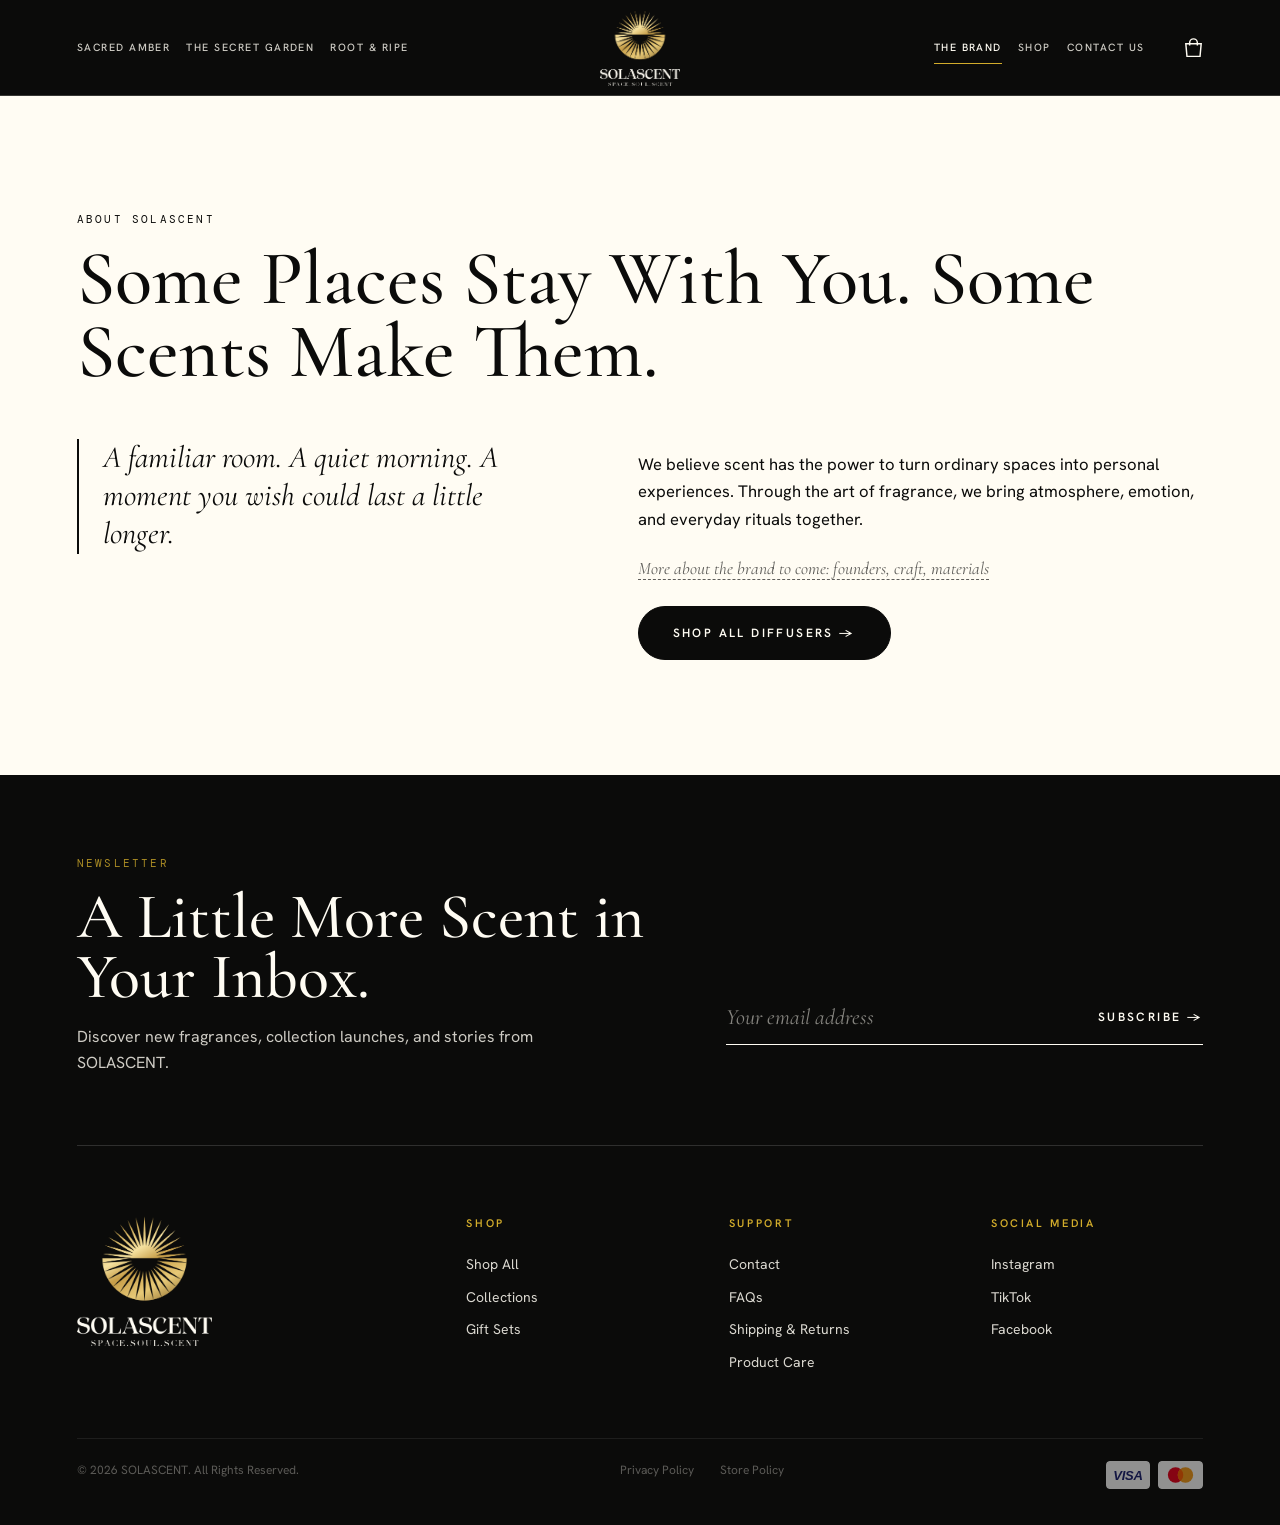
==== commit db22592b: "Redesign home page visuals and navigation New gold logo with Space.Soul.Scent slogan; header links r" ====
--- a/solascent-website/about.html
+++ b/solascent-website/about.html
@@ -13,14 +13,14 @@
 <link rel="icon" href="assets/img/favicon.png">
 <link rel="preconnect" href="https://fonts.googleapis.com"><link rel="preconnect" href="https://fonts.gstatic.com" crossorigin>
 <link rel="stylesheet" href="https://fonts.googleapis.com/css2?family=Cormorant+Garamond:ital,wght@0,400;0,500;0,600;1,400;1,500&family=DM+Mono:wght@400;500&family=Hanken+Grotesk:wght@400;500;600&display=swap">
-<link rel="stylesheet" href="css/styles.css?v=19a23e52">
+<link rel="stylesheet" href="css/styles.css?v=a261dcc3">
 </head>
 <body class="t-dark">
 <a class="skip" href="#main">Skip to content</a>
 <header class="site-header">
-  <div class="hd-left"><button class="menu-btn" type="button" data-open-menu aria-label="Open menu">Menu</button><nav class="nav" aria-label="Collections"><a href="ancient-amber.html">Ancient Amber</a><a href="mon-cherry.html">Mon Cherry</a><a href="apple-pine.html">Apple Pine</a></nav></div>
-  <a class="logo center" href="index.html" aria-label="Solascent home"><img src="assets/img/logo-lockup-light.png" alt="Solascent, the scent of nature" width="700" height="673"></a>
-  <div class="hd-right"><nav class="nav" aria-label="Main"><a href="about.html" aria-current="page">About Us</a><a href="shop.html">Shop</a><a href="contact.html">Contact Us</a></nav><button class="cart-btn" type="button" data-open-cart aria-label="Open cart"><svg viewBox="0 0 26 26" fill="none" stroke="currentColor" stroke-width="1.5" aria-hidden="true"><path d="M5 9h16l-1.2 13.2H6.2z"/><path d="M9 11V8a4 4 0 0 1 8 0v3"/></svg><span class="badge" hidden>0</span></button></div>
+  <div class="hd-left"><button class="menu-btn" type="button" data-open-menu aria-label="Open menu">Menu</button><nav class="nav" aria-label="Collections"><a href="ancient-amber.html">Sacred Amber</a><a href="mon-cherry.html">The Secret Garden</a><a href="apple-pine.html">Root &amp; Ripe</a></nav></div>
+  <a class="logo center" href="index.html" aria-label="Solascent home"><img src="assets/img/logo-lockup-light.png" alt="Solascent — Space. Soul. Scent." width="700" height="673"></a>
+  <div class="hd-right"><nav class="nav" aria-label="Main"><a href="about.html" aria-current="page">The Brand</a><a href="shop.html">Shop</a><a href="contact.html">Contact Us</a></nav><button class="cart-btn" type="button" data-open-cart aria-label="Open cart"><svg viewBox="0 0 26 26" fill="none" stroke="currentColor" stroke-width="1.5" aria-hidden="true"><path d="M5 9h16l-1.2 13.2H6.2z"/><path d="M9 11V8a4 4 0 0 1 8 0v3"/></svg><span class="badge" hidden>0</span></button></div>
 </header>
 <div class="sheet" id="sheet" aria-hidden="true" role="dialog" aria-label="Menu">
   <div class="top"><button type="button" class="menu-close" data-close-menu aria-label="Close menu">×</button><a class="logo " href="index.html" aria-label="Solascent home"><img class="mk" src="assets/img/logo-mark-light.png" alt="" width="34" height="34"><img class="wm" src="assets/img/logo-wordmark-light.png" alt="Solascent" width="120" height="15"></a><button class="cart-btn" type="button" data-open-cart aria-label="Open cart" style="justify-self:end"><svg viewBox="0 0 26 26" fill="none" stroke="currentColor" stroke-width="1.5" aria-hidden="true"><path d="M5 9h16l-1.2 13.2H6.2z"/><path d="M9 11V8a4 4 0 0 1 8 0v3"/></svg><span class="badge" hidden>0</span></button></div>
@@ -47,7 +47,7 @@
     </form>
   </div>
   <div class="cols">
-    <div><a class="logo foot-logo" href="index.html" aria-label="Solascent home"><img src="assets/img/logo-lockup-light.png" alt="Solascent, the scent of nature" width="700" height="673" loading="lazy"></a></div>
+    <div><a class="logo foot-logo" href="index.html" aria-label="Solascent home"><img src="assets/img/logo-lockup-light.png" alt="Solascent — Space. Soul. Scent." width="700" height="673" loading="lazy"></a></div>
     <div><h2>Shop</h2><ul><li><a href="shop.html">Shop All</a></li><li><a href="index.html#collections">Collections</a></li><li><span class="ph">Gift Sets</span></li></ul></div>
     <div><h2>Support</h2><ul><li><a href="contact.html">Contact</a></li><li><span class="ph">FAQs</span></li><li><span class="ph">Shipping &amp; Returns</span></li><li><a href="index.html#care">Product Care</a></li></ul></div>
     <div><h2>Social Media</h2><ul><li><span class="ph">Instagram</span></li><li><span class="ph">TikTok</span></li><li><span class="ph">Facebook</span></li></ul></div>
@@ -67,6 +67,6 @@
   </div>
 </aside>
 <script src="js/config.js?v=e39d27ba"></script>
-<script src="js/main.js?v=111edff1"></script>
+<script src="js/main.js?v=24bca5e0"></script>
 </body>
 </html>
--- a/solascent-website/css/styles.css
+++ b/solascent-website/css/styles.css
@@ -51,7 +51,7 @@
 .logo .mk{height:34px;width:auto}.logo .wm{height:15px;width:auto}
 .logo.center{justify-self:center}
 .logo.center img{height:76px;width:auto}
-.t-cherry .site-header .logo img{filter:invert(1)}
+/* Mon Cherry header uses logo-lockup-dark.png (gold sun, dark text); no invert filter so the gold stays gold */
 .hd-left{display:flex;align-items:center;justify-self:start}
 .hd-right{justify-self:end;display:flex;align-items:center;gap:clamp(18px,2.4vw,36px)}
 .nav{display:flex;gap:clamp(18px,2.4vw,34px);font-size:11.5px;letter-spacing:.18em;text-transform:uppercase;font-weight:500;white-space:nowrap}
@@ -467,3 +467,160 @@
 /* footer legal links */
 .site-footer .legal{display:inline-flex;gap:26px;opacity:.85}
 .site-footer .legal a:hover{color:var(--brass)}
+
+/* signature cards: portrait frame so the full Dark Amber photo (3:4) shows uncropped; all three cards share it to stay level */
+.sig .pl{aspect-ratio:1493/2000}
+
+/* signature cards: subtle shiny-gold hover (soft glow, thin gold edge, light sheen sweep) */
+.sig{position:relative;overflow:hidden;isolation:isolate;transition:transform .5s var(--ease),box-shadow .5s var(--ease)}
+.sig::after{content:"";position:absolute;top:-10%;bottom:-10%;left:-60%;width:40%;z-index:4;pointer-events:none;opacity:0;transform:skewX(-18deg);
+  background:linear-gradient(90deg,rgba(255,232,150,0) 0%,rgba(255,226,140,.20) 50%,rgba(255,232,150,0) 100%)}
+.sig:hover,.sig:focus-visible{box-shadow:0 34px 60px -26px rgba(236,196,72,.62),0 14px 34px -12px rgba(210,172,43,.45),0 50px 90px -40px rgba(255,226,140,.35)}
+.sig:hover::after,.sig:focus-visible::after{animation:sigSheen 1.1s var(--ease) forwards}
+.sig .sr{transition:color .5s var(--ease)}
+.sig:hover .sr{color:#F1D98A}
+@keyframes sigSheen{0%{left:-60%;opacity:0}15%{opacity:1}100%{left:130%;opacity:0}}
+@media (prefers-reduced-motion:reduce){.sig:hover::after,.sig:focus-visible::after{animation:none}}
+
+/* closing banner: full-screen photo (shown whole, no parallax crop), copy on the left, responsive */
+.closing{min-height:100vh;min-height:100svh;padding:calc(var(--hh) + 30px) var(--pad) 60px;justify-items:start;text-align:left;align-content:center}
+.closing .cbg img{object-fit:cover;object-position:66% center}
+.closing::before{background:linear-gradient(90deg,rgba(11,11,10,.66) 0%,rgba(11,11,10,.42) 38%,rgba(11,11,10,.06) 66%,rgba(11,11,10,0) 100%)}
+.closing>*{max-width:min(46vw,640px)}
+.closing>.cbg{max-width:none}
+.closing .sr{max-width:none}
+@media (max-width:900px){
+  .closing{align-content:end;padding-bottom:clamp(28px,5svh,56px)}
+  .closing>*{max-width:100%}
+  .closing::before{background:linear-gradient(180deg,rgba(11,11,10,.12) 0%,rgba(11,11,10,.18) 35%,rgba(11,11,10,.78) 100%)}
+  .closing .cbg img{object-position:68% center}
+}
+@media (max-width:700px) and (orientation:portrait){
+  .closing{background:#0B0B0A;align-content:end;padding-top:calc(var(--hh) + 20px)}
+  .closing .cbg{bottom:auto;height:66svh}
+  .closing .cbg img{object-position:70% center}
+  .closing .cbg::after{content:"";position:absolute;left:0;right:0;bottom:0;height:34%;background:linear-gradient(180deg,rgba(11,11,10,0),#0B0B0A)}
+  .closing::before{background:linear-gradient(180deg,rgba(11,11,10,.1) 0%,rgba(11,11,10,0) 50%)}
+}
+
+/* closing banner: true-black (not grey) fade, light touch; slightly larger sub-lines */
+.closing::before{background:
+  linear-gradient(90deg,rgba(0,0,0,.72) 0%,rgba(0,0,0,.5) 30%,rgba(0,0,0,.16) 58%,rgba(0,0,0,0) 78%),
+  linear-gradient(0deg,rgba(0,0,0,.5) 0%,rgba(0,0,0,.16) 26%,rgba(0,0,0,0) 48%)}
+.closing .l1{font-size:clamp(23px,2.3vw,34px)}
+.closing .l2{font-size:clamp(17px,1.5vw,21px);opacity:.92}
+@media (max-width:900px){.closing::before{background:linear-gradient(180deg,rgba(0,0,0,.1) 0%,rgba(0,0,0,.12) 35%,rgba(0,0,0,.78) 100%)}}
+@media (max-width:700px) and (orientation:portrait){.closing::before{background:linear-gradient(180deg,rgba(0,0,0,.1) 0%,rgba(0,0,0,0) 50%)}.closing .cbg::after{background:linear-gradient(180deg,rgba(0,0,0,0),#000)}.closing{background:#000}}
+
+/* collections banner: full-screen height, new photo, text centred, parallax scroll */
+#collections{min-height:100vh;min-height:100svh;padding:var(--hh) 0 0;background:#000;place-items:center;text-align:center}
+#collections .pcon{justify-items:center;text-align:center;margin:0 auto}
+#collections::before{background:
+  radial-gradient(ellipse 62% 56% at 50% 50%,rgba(0,0,0,.5) 0%,rgba(0,0,0,.28) 55%,rgba(0,0,0,0) 100%),
+  linear-gradient(0deg,rgba(0,0,0,.4) 0%,rgba(0,0,0,0) 32%),
+  linear-gradient(180deg,rgba(0,0,0,.3) 0%,rgba(0,0,0,0) 25%)}
+/* portrait phones/tablets: photo on top, text below on black (centred text would cover the diffuser) */
+@media (max-width:900px) and (orientation:portrait){
+  #collections{align-items:end}
+  #collections .pbg{top:0;height:58svh;transform:none!important}
+  #collections .pbg img{object-position:62% center}
+  #collections .pbg::after{content:"";position:absolute;left:0;right:0;bottom:0;height:35%;background:linear-gradient(180deg,rgba(0,0,0,0),#000)}
+  #collections::before{background:linear-gradient(180deg,rgba(0,0,0,.2) 0%,rgba(0,0,0,0) 40%)}
+  #collections .pcon{padding-top:20px;padding-bottom:clamp(34px,7svh,70px);transform:none!important}
+}
+
+/* closing banner: no gradient overlay at all; photo shown as uploaded */
+.closing::before,.closing .cbg::after{display:none}
+.closing .cbg img{object-position:56% center}
+@media (max-width:700px) and (orientation:portrait){.closing .cbg{height:56svh}}
+
+/* ---------- Three collections: vertical panels side by side, no gaps; hover opens one wide (accordion) ---------- */
+.trio{display:flex;gap:0;height:100vh;height:100svh;min-height:540px;background:#000;overflow:hidden}
+.tr-p{position:relative;flex:1 1 0;min-width:0;overflow:hidden;isolation:isolate;color:#fff;display:grid;place-items:center;transition:flex-grow .8s var(--ease)}
+/* the photo keeps one fixed size (the open-panel width) and the panel is a window onto it: opening reveals more, nothing zooms */
+.tr-p img{position:absolute;top:0;height:100%;width:68vw;max-width:none;object-fit:cover;z-index:-2}
+.tr-mon-cherry img{left:0}
+.tr-ancient-amber img{left:50%;transform:translateX(-50%)}
+.tr-apple-pine img{right:0}
+.tr-p::after{content:"";position:absolute;inset:0;z-index:-1;background:rgba(0,0,0,.28);transition:background .7s var(--ease)}
+.tr-t{font:400 clamp(24px,2.6vw,46px)/1.1 var(--serif);text-align:center;padding:0 clamp(10px,1.6vw,28px);text-shadow:0 2px 24px rgba(0,0,0,.35);transition:opacity .35s var(--ease)}
+.tr-c{position:absolute;left:50%;top:50%;width:min(780px,calc(100% - 56px));display:grid;gap:clamp(14px,2.2svh,24px);justify-items:center;text-align:center;opacity:0;transform:translate(-50%,calc(-50% + 18px));pointer-events:none;transition:opacity .45s var(--ease),transform .6s var(--ease)}
+.tr-c .ey{font-size:clamp(12px,1vw,15px);opacity:.9}
+.tr-h{font:400 clamp(44px,5.6vw,96px)/1.02 var(--serif);margin:0;text-shadow:0 2px 28px rgba(0,0,0,.35)}
+.tr-d{font-size:clamp(17px,1.7vw,26px);line-height:1.5;opacity:.95;margin:0;max-width:34em;text-shadow:0 1px 18px rgba(0,0,0,.4)}
+.tr-go{margin-top:clamp(6px,1.4svh,16px);font-size:clamp(12px,1vw,15px);padding:clamp(16px,2svh,22px) clamp(28px,2.6vw,42px)}
+.tr-go::before{content:"";position:absolute;inset:0;z-index:2}  /* whole panel is the link */
+@media (hover:hover) and (min-width:701px){
+  .trio:hover .tr-p,.trio:focus-within .tr-p{flex-grow:.75}
+  .trio .tr-p:hover,.trio .tr-p:focus-within{flex-grow:3}
+  .trio .tr-p:hover::after,.trio .tr-p:focus-within::after{background:rgba(0,0,0,.6)}
+  .trio .tr-p:hover .tr-t,.trio .tr-p:focus-within .tr-t{opacity:0}
+  .trio .tr-p:hover .tr-c,.trio .tr-p:focus-within .tr-c{opacity:1;transform:translate(-50%,-50%);pointer-events:auto;transition-delay:.25s}
+}
+/* touch devices and phones: no hover, so show every panel's text */
+@media (hover:none),(max-width:700px){
+  .tr-t{display:none}
+  .tr-c{opacity:1;transform:translate(-50%,-50%);pointer-events:auto}
+  .tr-p::after{background:rgba(0,0,0,.42)}
+  .tr-p img{width:100%}
+}
+@media (max-width:700px){
+  .trio{flex-direction:column;height:auto;min-height:0}
+  .tr-p{flex:none;height:62svh;min-height:380px}
+  .tr-h{font-size:clamp(38px,11vw,56px)}
+  .tr-d{font-size:clamp(16px,4.4vw,19px)}
+}
+@media (hover:none) and (min-width:701px){.tr-h{font-size:clamp(30px,3.6vw,56px)}.tr-d{font-size:clamp(14px,1.5vw,18px)}}
+@media (prefers-reduced-motion:reduce){.tr-p,.tr-c{transition:none}}
+@media (hover:none),(max-width:700px){.trio .tr-p img{left:0;right:auto;width:100%;transform:none}}
+
+/* collection panels: heading is the collection name (caps), plus a notes line */
+.tr-c{width:min(900px,calc(100% - 56px))}
+.tr-h{text-transform:uppercase;letter-spacing:.04em;font-size:clamp(34px,4.2vw,72px);line-height:1.05}
+.tr-n{margin:0;font:400 clamp(12px,1.05vw,16px) var(--mono);letter-spacing:.2em;text-transform:uppercase;color:#FFFCF3;opacity:.92;text-shadow:0 1px 14px rgba(0,0,0,.55)}
+@media (max-width:700px){.tr-h{font-size:clamp(28px,8.4vw,42px)}.tr-n{font-size:12px}}
+@media (hover:none) and (min-width:701px){.tr-h{font-size:clamp(24px,3vw,44px)}}
+
+/* ---------- Brand story: text on the left fills in word by word while pinned; right content follows ---------- */
+.story-band{padding:0}
+.story-band .sb-stick{padding:clamp(60px,9svh,110px) var(--pad);display:grid;align-content:center;gap:0}
+.story-band .story{grid-template-columns:6fr 5fr;gap:clamp(30px,6vw,100px);align-items:center;margin-top:26px}
+.story-band .story .sr{font-size:clamp(32px,4.2vw,66px);line-height:1.12}
+.story-band .sw{opacity:calc(.16 + var(--l,1) * .84)}
+.story-band.sc{height:260vh}
+.story-band.sc .sb-stick{position:sticky;top:var(--hh);height:calc(100vh - var(--hh));height:calc(100svh - var(--hh));box-sizing:border-box}
+.story-band.sc .bd>*{opacity:0;transform:translateY(26px);transition:opacity .9s var(--ease),transform .9s var(--ease)}
+.story-band.sc .bd>*:nth-child(2){transition-delay:.15s}
+.story-band.sc .bd>*:nth-child(3){transition-delay:.3s}
+.story-band.sc.bd-on .bd>*{opacity:1;transform:none}
+@media (max-width:900px){.story-band .story{grid-template-columns:1fr;gap:28px;align-items:start}.story-band .story .sr{font-size:clamp(28px,7.6vw,46px)}.story-band.sc{height:240vh}}
+.story-band,.story-band.sc{overflow:visible}
+
+/* ---------- Buttons: shiny gold hover (diagonal gold gradient that slides across, as in the uiverse reference) ---------- */
+.btn{position:relative;overflow:hidden;isolation:isolate}
+.btn::after{content:"";position:absolute;inset:0;z-index:-1;border-radius:inherit;pointer-events:none;
+  background:linear-gradient(15deg,#8E6A22,#B98F2E,#D2AC2B,#F2DC85,#FFF3C2,#F2DC85,#D2AC2B,#B98F2E,#8E6A22) no-repeat;
+  background-size:300%;background-position:left center;opacity:0;
+  transition:opacity .3s ease,background-position .7s ease,background-size .7s ease}
+.btn:hover::after,.btn:focus-visible::after{opacity:1;background-size:320%;background-position:right center}
+.btn:hover,.btn:focus-visible{color:#0B0B0A;border-color:#D2AC2B;box-shadow:0 16px 26px -16px rgba(210,172,43,.6)}
+.btn,.btn svg{transition-property:transform,color,border-color,box-shadow,background}
+/* newsletter inline button: no pill, keep as it was */
+.nl-row .btn::after{display:none}
+.nl-row .btn:hover{color:var(--cream);box-shadow:none}
+/* collection panel buttons: the whole panel is the link, so the gradient lives on the button itself */
+.btn.tr-go{position:static;overflow:visible;isolation:auto;
+  background:linear-gradient(15deg,#8E6A22,#B98F2E,#D2AC2B,#F2DC85,#FFF3C2,#F2DC85,#D2AC2B,#B98F2E,#8E6A22) no-repeat;
+  background-size:300%;background-position:left center;border-color:#D2AC2B;
+  transition:background-position .7s ease,background-size .7s ease,transform .3s ease,box-shadow .3s ease}
+.btn.tr-go::after{display:none}
+.tr-p:hover .btn.tr-go,.btn.tr-go:hover,.btn.tr-go:focus-visible{background-size:320%;background-position:right center;color:#0B0B0A;box-shadow:0 16px 26px -16px rgba(210,172,43,.6)}
+@media (prefers-reduced-motion:reduce){.btn::after,.btn.tr-go{transition:none}}
+
+/* collections banner: photo shown as uploaded, no zoom. It stays still behind the section (fixed inside a clipped window) so the page still glides over it */
+#collections .pbg{position:absolute;inset:0;height:auto;top:0;transform:none!important;clip-path:inset(0)}
+#collections .pbg img{position:fixed;top:0;left:0;width:100%;height:100vh;height:100svh;object-fit:cover;object-position:60% center}
+@media (max-width:900px) and (orientation:portrait){
+  #collections .pbg{bottom:auto;height:58svh}
+  #collections .pbg img{position:absolute;height:100%}
+}
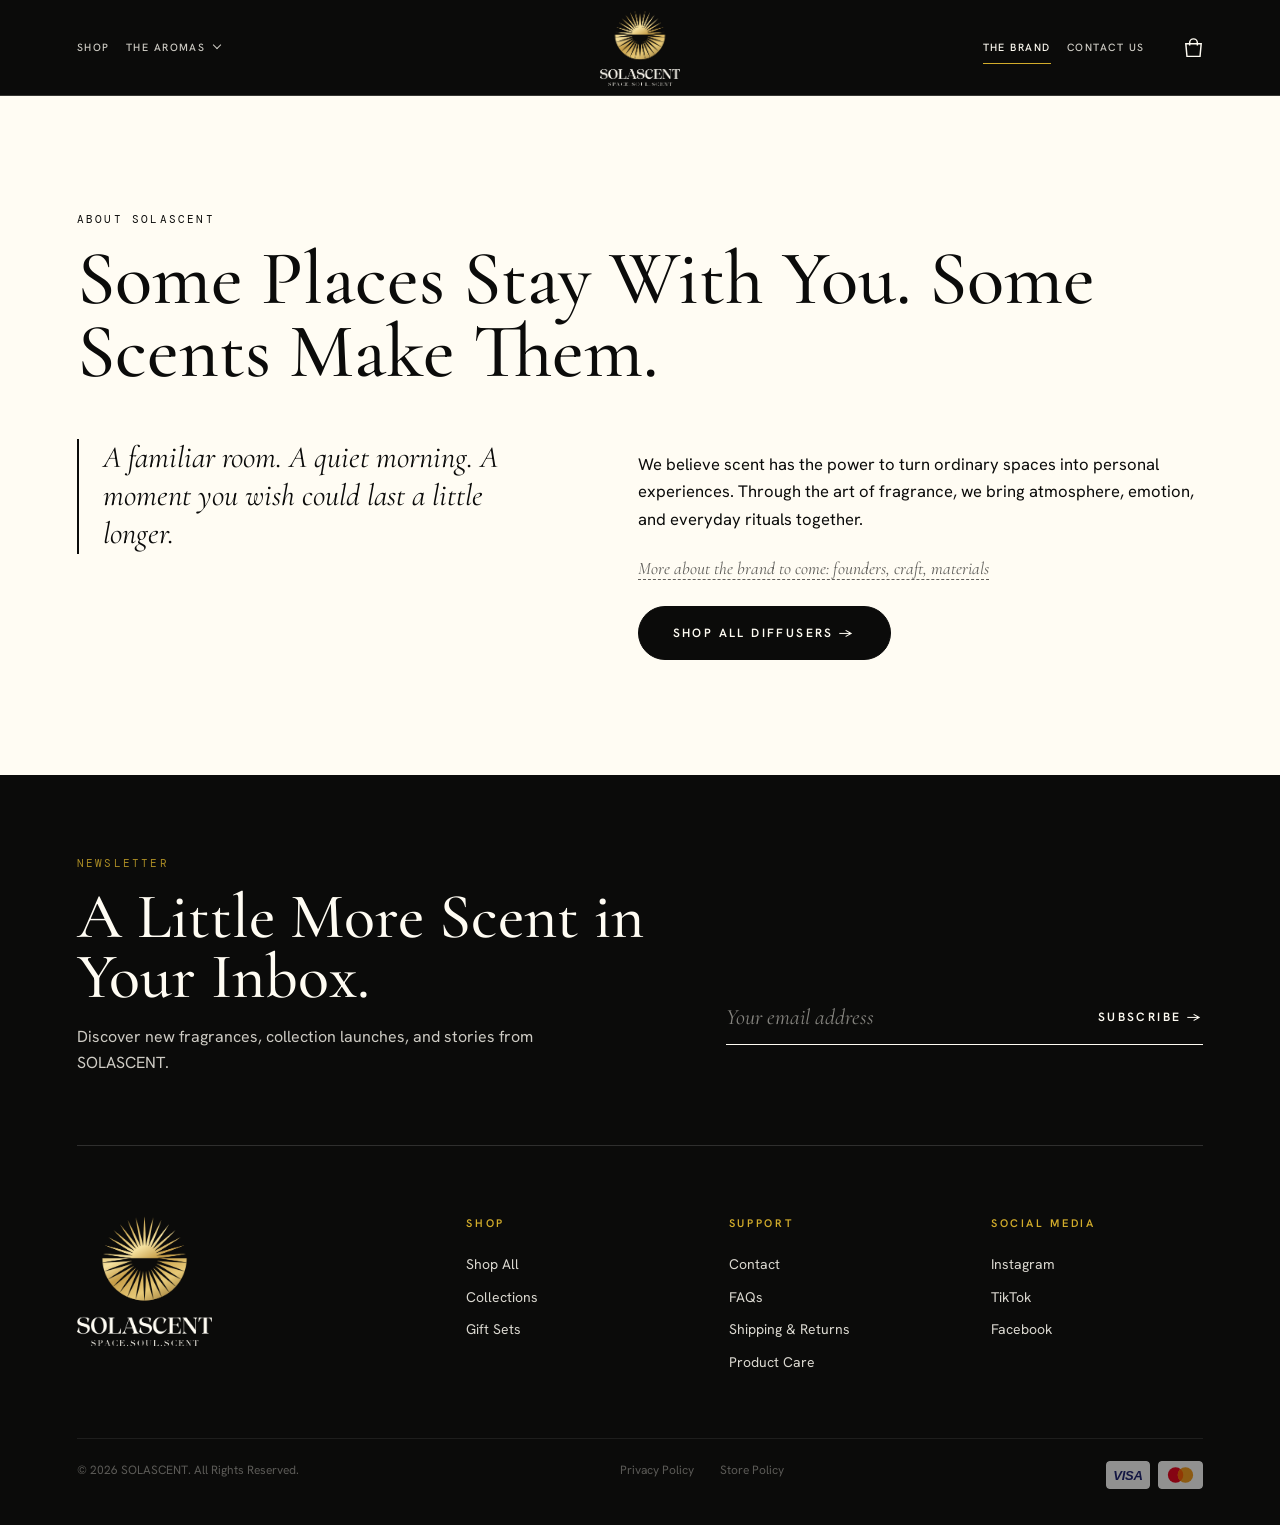
==== commit bc9b8a2c: "Product care step slider, The Aromas header menu, shorter signature cards Product care becomes a pin" ====
--- a/solascent-website/about.html
+++ b/solascent-website/about.html
@@ -13,14 +13,14 @@
 <link rel="icon" href="assets/img/favicon.png">
 <link rel="preconnect" href="https://fonts.googleapis.com"><link rel="preconnect" href="https://fonts.gstatic.com" crossorigin>
 <link rel="stylesheet" href="https://fonts.googleapis.com/css2?family=Cormorant+Garamond:ital,wght@0,400;0,500;0,600;1,400;1,500&family=DM+Mono:wght@400;500&family=Hanken+Grotesk:wght@400;500;600&display=swap">
-<link rel="stylesheet" href="css/styles.css?v=a261dcc3">
+<link rel="stylesheet" href="css/styles.css?v=29d59eb9">
 </head>
 <body class="t-dark">
 <a class="skip" href="#main">Skip to content</a>
 <header class="site-header">
-  <div class="hd-left"><button class="menu-btn" type="button" data-open-menu aria-label="Open menu">Menu</button><nav class="nav" aria-label="Collections"><a href="ancient-amber.html">Sacred Amber</a><a href="mon-cherry.html">The Secret Garden</a><a href="apple-pine.html">Root &amp; Ripe</a></nav></div>
+  <div class="hd-left"><button class="menu-btn" type="button" data-open-menu aria-label="Open menu">Menu</button><nav class="nav" aria-label="Collections"><a href="shop.html">Shop</a><div class="nav-dd"><button class="dd-btn" type="button" aria-haspopup="true" aria-expanded="false">The Aromas</button><div class="dd-menu" role="menu"><a href="ancient-amber.html">Sacred Amber</a><a href="mon-cherry.html">The Secret Garden</a><a href="apple-pine.html">Root &amp; Ripe</a></div></div></nav></div>
   <a class="logo center" href="index.html" aria-label="Solascent home"><img src="assets/img/logo-lockup-light.png" alt="Solascent — Space. Soul. Scent." width="700" height="673"></a>
-  <div class="hd-right"><nav class="nav" aria-label="Main"><a href="about.html" aria-current="page">The Brand</a><a href="shop.html">Shop</a><a href="contact.html">Contact Us</a></nav><button class="cart-btn" type="button" data-open-cart aria-label="Open cart"><svg viewBox="0 0 26 26" fill="none" stroke="currentColor" stroke-width="1.5" aria-hidden="true"><path d="M5 9h16l-1.2 13.2H6.2z"/><path d="M9 11V8a4 4 0 0 1 8 0v3"/></svg><span class="badge" hidden>0</span></button></div>
+  <div class="hd-right"><nav class="nav" aria-label="Main"><a href="about.html" aria-current="page">The Brand</a><a href="contact.html">Contact Us</a></nav><button class="cart-btn" type="button" data-open-cart aria-label="Open cart"><svg viewBox="0 0 26 26" fill="none" stroke="currentColor" stroke-width="1.5" aria-hidden="true"><path d="M5 9h16l-1.2 13.2H6.2z"/><path d="M9 11V8a4 4 0 0 1 8 0v3"/></svg><span class="badge" hidden>0</span></button></div>
 </header>
 <div class="sheet" id="sheet" aria-hidden="true" role="dialog" aria-label="Menu">
   <div class="top"><button type="button" class="menu-close" data-close-menu aria-label="Close menu">×</button><a class="logo " href="index.html" aria-label="Solascent home"><img class="mk" src="assets/img/logo-mark-light.png" alt="" width="34" height="34"><img class="wm" src="assets/img/logo-wordmark-light.png" alt="Solascent" width="120" height="15"></a><button class="cart-btn" type="button" data-open-cart aria-label="Open cart" style="justify-self:end"><svg viewBox="0 0 26 26" fill="none" stroke="currentColor" stroke-width="1.5" aria-hidden="true"><path d="M5 9h16l-1.2 13.2H6.2z"/><path d="M9 11V8a4 4 0 0 1 8 0v3"/></svg><span class="badge" hidden>0</span></button></div>
@@ -67,6 +67,6 @@
   </div>
 </aside>
 <script src="js/config.js?v=e39d27ba"></script>
-<script src="js/main.js?v=24bca5e0"></script>
+<script src="js/main.js?v=5535ac89"></script>
 </body>
 </html>
--- a/solascent-website/css/styles.css
+++ b/solascent-website/css/styles.css
@@ -475,7 +475,6 @@
 .sig{position:relative;overflow:hidden;isolation:isolate;transition:transform .5s var(--ease),box-shadow .5s var(--ease)}
 .sig::after{content:"";position:absolute;top:-10%;bottom:-10%;left:-60%;width:40%;z-index:4;pointer-events:none;opacity:0;transform:skewX(-18deg);
   background:linear-gradient(90deg,rgba(255,232,150,0) 0%,rgba(255,226,140,.20) 50%,rgba(255,232,150,0) 100%)}
-.sig:hover,.sig:focus-visible{box-shadow:0 34px 60px -26px rgba(236,196,72,.62),0 14px 34px -12px rgba(210,172,43,.45),0 50px 90px -40px rgba(255,226,140,.35)}
 .sig:hover::after,.sig:focus-visible::after{animation:sigSheen 1.1s var(--ease) forwards}
 .sig .sr{transition:color .5s var(--ease)}
 .sig:hover .sr{color:#F1D98A}
@@ -624,3 +623,161 @@
   #collections .pbg{bottom:auto;height:58svh}
   #collections .pbg img{position:absolute;height:100%}
 }
+
+/* home hero: new photo shown whole (cover, no zoom), full-screen height, responsive */
+.home .hero-brand{min-height:100vh;min-height:100svh;background:#000}
+.home .hero-brand .bg img{object-position:center center}
+.home .hero-brand::before{background:rgba(0,0,0,.18)}
+@media (max-width:900px) and (orientation:portrait){
+  .home .hero-brand{place-items:end center}
+  .home .hero-brand .bg{bottom:auto;height:56svh}
+  .home .hero-brand .bg img{object-position:50% center}
+  .home .hero-brand .bg::after{content:"";position:absolute;left:0;right:0;bottom:0;height:30%;background:linear-gradient(180deg,rgba(0,0,0,0),#000)}
+  .home .hero-brand::before{display:none}
+  .home .hero-brand .tx{padding:20px 24px clamp(36px,7svh,64px)}
+}
+
+/* home hero: content sits a little lower (clear of the top of the photo) */
+@media (min-width:901px),(orientation:landscape){
+  .home .hero-brand .tx{padding-top:calc(var(--hh) + 100px);padding-bottom:40px}
+}
+
+/* hero fluid smoke: sits over the photo (screen blend = only adds light), hidden behind the diffusers by a mask in the shader */
+.hero-brand .bg{isolation:isolate}
+.hero-brand canvas.fluid{position:absolute;inset:0;width:100%;height:100%;mix-blend-mode:screen;pointer-events:none;opacity:0;transition:opacity 1.2s ease}
+.hero-brand canvas.fluid.on{opacity:1}
+
+/* ---------- Product care: pinned horizontal step slider (scrolling down moves to the next step) ---------- */
+.care-h{position:relative;background:#20120B;color:#FFFCF3}
+.ch-stick{position:relative;overflow:hidden;isolation:isolate}
+.ch-bg{position:absolute;inset:0;z-index:-2}
+.ch-bg img{width:100%;height:100%;object-fit:cover;object-position:center}
+.ch-stick::before{content:"";position:absolute;inset:0;z-index:-1;background:rgba(32,18,11,.7)}
+.ch-track{display:flex;will-change:transform}
+.ch-p{flex:none;width:100vw;min-height:100svh;box-sizing:border-box;padding:calc(var(--hh) + 28px) var(--pad) 90px;display:grid;align-items:center}
+.ch-intro .ch-tx{max-width:min(680px,90vw)}
+.ch-intro .h2{margin-top:14px}
+.ch-hint{margin-top:44px;font:400 11px var(--mono);letter-spacing:.2em;text-transform:uppercase;color:var(--ac);display:flex;gap:12px;align-items:center}
+.ch-hint span{display:inline-block;animation:chNudge 1.8s var(--ease) infinite}
+@keyframes chNudge{0%,100%{transform:translateX(0)}50%{transform:translateX(8px)}}
+.ch-step{grid-template-columns:minmax(0,1fr) minmax(0,1fr);gap:clamp(28px,6vw,110px)}
+.ch-step .ch-tx{max-width:480px;justify-self:end;transform:translate3d(calc(var(--d,0) * 40px),0,0)}
+.ch-step .nu{font:500 clamp(64px,9vw,140px) var(--serif);color:var(--ac);line-height:.9}
+.ch-step h3{font:500 clamp(30px,3.2vw,46px) var(--serif);margin:18px 0 12px;line-height:1.1}
+.ch-step p{font-size:clamp(15px,1.3vw,18px);line-height:1.65;opacity:.9}
+.ch-im{justify-self:start;height:min(76svh,820px);aspect-ratio:1200/1490;overflow:hidden;background:#0B0B0A;box-shadow:0 30px 70px -30px rgba(0,0,0,.7)}
+.ch-im img{width:100%;height:100%;object-fit:cover;transform:translate3d(calc(var(--d,0) * -60px),0,0) scale(1.12)}
+.ch-ui{position:absolute;left:var(--pad);right:var(--pad);bottom:32px;display:flex;align-items:center;gap:22px;pointer-events:none}
+.ch-count{font:400 11px var(--mono);letter-spacing:.2em;text-transform:uppercase;min-width:64px;opacity:0;transition:opacity .4s}
+.ch-count.on{opacity:.9}
+.ch-bar{flex:1;height:1px;background:rgba(255,252,243,.25);position:relative;overflow:hidden}
+.ch-bar i{position:absolute;inset:0;background:var(--ac);transform-origin:left;transform:scaleX(0)}
+@media (max-width:900px){
+  .ch-p{padding:calc(var(--hh) + 14px) var(--pad) 78px}
+  .ch-step{grid-template-columns:1fr;grid-template-rows:auto auto;align-content:center;gap:22px}
+  .ch-step .ch-im{order:-1;justify-self:center;height:min(46svh,420px)}
+  .ch-step .ch-tx{justify-self:start;max-width:none;transform:none}
+  .ch-step .nu{font-size:clamp(44px,13vw,64px)}
+  .ch-step h3{margin:10px 0 8px}
+}
+/* no JS or reduced motion: plain stacked layout */
+.care-h:not(.on) .ch-track{display:block}
+.care-h:not(.on) .ch-p{width:auto;min-height:0;padding-top:70px;padding-bottom:50px}
+.care-h:not(.on) .ch-ui,.care-h:not(.on) .ch-hint{display:none}
+.care-h:not(.on) .ch-im img,.care-h:not(.on) .ch-step .ch-tx{transform:none}
+.care-h.on{height:500vh}
+.care-h.on .ch-stick{position:sticky;top:0;height:100svh}
+
+/* step slides: big text centred on the left, photo fills the full screen height on the right */
+.ch-step{padding:0;grid-template-columns:minmax(0,1fr) auto;gap:0;align-items:stretch}
+.ch-step .ch-im{order:1;height:100vh;height:100svh;width:auto;aspect-ratio:1200/1490;box-shadow:none;justify-self:end}
+.ch-step .ch-tx{justify-self:center;align-self:center;max-width:min(680px,100%);padding:0 clamp(28px,5vw,90px);transform:translate3d(calc(var(--d,0) * 40px),0,0)}
+.ch-step .nu{font-size:clamp(90px,11vw,190px)}
+.ch-step h3{font-size:clamp(38px,4.4vw,74px);margin:22px 0 18px}
+.ch-step p{font-size:clamp(17px,1.6vw,25px);line-height:1.6}
+.ch-ui{left:var(--pad);right:calc(100svh * 0.8055 + var(--pad))}
+@media (max-width:900px){
+  .ch-step{grid-template-columns:1fr;grid-template-rows:auto 1fr;align-items:start}
+  .ch-step .ch-im{order:-1;width:100%;height:54svh;aspect-ratio:auto;justify-self:stretch}
+  .ch-step .ch-tx{justify-self:start;align-self:start;max-width:none;padding:26px var(--pad) 70px;transform:none}
+  .ch-step .nu{font-size:clamp(56px,16vw,84px)}
+  .ch-step h3{font-size:clamp(30px,8vw,44px);margin:10px 0 10px}
+  .ch-step p{font-size:clamp(16px,4.3vw,19px)}
+  .ch-ui{left:var(--pad);right:var(--pad)}
+}
+.care-h:not(.on) .ch-step .ch-im{height:auto}
+
+/* Product care: new smooth amber background; intro content centred and bigger */
+.ch-stick::before{background:rgba(0,0,0,.22)}
+.ch-bg img{object-position:center}
+.ch-intro{place-items:center;text-align:center}
+.ch-intro .ch-tx{max-width:min(1100px,92vw);display:grid;justify-items:center;gap:0}
+.ch-intro .ey{font-size:clamp(12px,1.05vw,16px)}
+.ch-intro .h2{font-size:clamp(46px,7vw,120px);line-height:1.04;margin-top:22px}
+.ch-intro .sub{font-size:clamp(18px,1.7vw,26px);max-width:min(820px,90vw);margin:28px auto 0;opacity:.92}
+.ch-intro .ch-hint{margin-top:56px;font-size:clamp(11px,.95vw,14px);justify-content:center}
+@media (max-width:900px){.ch-intro .h2{font-size:clamp(38px,11vw,64px)}.ch-intro .sub{font-size:clamp(16px,4.4vw,20px)}}
+
+/* Product care slides: stacked and cross-faded by scroll (smooth, no sideways push) */
+.care-h.on .ch-track{display:block;position:absolute;inset:0;transform:none!important;will-change:auto}
+.care-h.on .ch-p{position:absolute;inset:0;width:auto;min-height:0;opacity:var(--o,0);will-change:opacity}
+.care-h.on .ch-p:first-child{opacity:var(--o,1)}
+.care-h.on .ch-tx{transform:translate3d(0,calc(var(--s,0) * 34px),0)}
+.care-h.on .ch-step .ch-im img{transform:translate3d(calc(var(--s,0) * -36px),0,0) scale(calc(1.05 + var(--a,0) * .07))}
+
+/* header: Shop + "The Aromas" dropdown on the left, The Brand + Contact Us on the right */
+.nav-dd{position:relative;display:flex;align-items:center}
+.dd-btn{font:inherit;letter-spacing:inherit;text-transform:inherit;color:inherit;background:none;border:0;border-bottom:1px solid transparent;padding:8px 0;cursor:pointer;opacity:.8;display:inline-flex;align-items:center;gap:9px;transition:opacity .3s,border-color .3s}
+.dd-btn::after{content:"";width:6px;height:6px;border-right:1px solid currentColor;border-bottom:1px solid currentColor;transform:translateY(-2px) rotate(45deg);transition:transform .3s}
+.nav-dd:hover .dd-btn,.nav-dd:focus-within .dd-btn,.nav-dd.open .dd-btn{opacity:1}
+.dd-btn[aria-current=page]{border-color:var(--brass);opacity:1}
+.nav-dd:hover .dd-btn::after,.nav-dd.open .dd-btn::after{transform:translateY(1px) rotate(225deg)}
+.dd-menu{position:absolute;top:100%;left:-22px;min-width:270px;padding:12px 0;margin-top:10px;background:rgba(11,11,10,.96);color:#FFFCF3;border:1px solid rgba(255,252,243,.14);-webkit-backdrop-filter:blur(10px);backdrop-filter:blur(10px);display:grid;opacity:0;visibility:hidden;transform:translateY(8px);transition:opacity .3s ease,transform .3s ease,visibility .3s;z-index:90}
+.dd-menu::before{content:"";position:absolute;left:0;right:0;top:-14px;height:14px}   /* keeps the menu open while the pointer crosses the gap */
+.dd-menu a{padding:14px 26px;border-bottom:0;opacity:.85;white-space:nowrap}
+.dd-menu a:hover{opacity:1;color:#F1D98A}
+.dd-menu a[aria-current=page]{color:#D2AC2B;opacity:1}
+.nav-dd:hover .dd-menu,.nav-dd:focus-within .dd-menu,.nav-dd.open .dd-menu{opacity:1;visibility:visible;transform:none}
+
+/* three collection panels: slower, smoother open / close */
+.tr-p{transition:flex-grow 1.5s cubic-bezier(.6,.05,.2,1) .06s}
+.tr-p::after{transition:background 1.3s ease}
+.tr-t{transition:opacity .6s ease .15s}
+.tr-c{transition:opacity .45s ease,transform .8s cubic-bezier(.2,.7,.2,1)}
+@media (hover:hover) and (min-width:701px){
+  .trio .tr-p:hover .tr-t,.trio .tr-p:focus-within .tr-t{transition:opacity .45s ease}
+  .trio .tr-p:hover .tr-c,.trio .tr-p:focus-within .tr-c{transition:opacity 1s ease .6s,transform 1.3s cubic-bezier(.2,.7,.2,1) .6s}
+}
+@media (prefers-reduced-motion:reduce){.tr-p,.tr-p::after,.tr-t,.tr-c{transition:none!important}}
+
+/* Signature scents: the whole section fits on one screen. Full (uncropped) photos with the text laid over their dark lower part. */
+.sig-band{--cardH:clamp(300px,calc(100svh - var(--hh) - 310px),640px);padding-top:clamp(28px,4svh,52px);padding-bottom:clamp(26px,4svh,46px)}
+.sig-band .sig-head{align-items:flex-end}
+.sig-band .sig-head .h2{font-size:clamp(28px,3.1vw,46px);line-height:1.08;margin-top:8px!important}
+.sig-band .sig-head .sub{margin-top:8px;font-size:clamp(14px,1.1vw,16px)}
+.sigs{margin-top:clamp(16px,2.6svh,28px);gap:clamp(16px,2vw,34px);justify-content:center;
+  grid-template-columns:repeat(3,min(calc(var(--cardH) * .7465),calc((100% - 2 * clamp(16px,2vw,34px)) / 3)))}
+.sig .pl{aspect-ratio:1493/2000}
+.sig .mt{position:absolute;left:0;right:0;bottom:0;padding:clamp(16px,2svh,24px) clamp(16px,1.6vw,24px) clamp(14px,1.8svh,22px);gap:6px;
+  background-image:linear-gradient(0deg,rgba(0,0,0,.86) 0%,rgba(0,0,0,.6) 55%,rgba(0,0,0,0) 100%)!important;background-color:transparent}
+.sig .mt .ey{font-size:10px}
+.sig .mt .sr{font-size:clamp(24px,2.3vw,34px);line-height:1.05}
+.sig .mt p{font-size:clamp(12.5px,.95vw,14px);line-height:1.45}
+.sig .mt .notes-line{font-size:10px;padding-top:8px;margin-top:2px}
+@media (max-width:900px){
+  .sigs{grid-template-columns:minmax(0,520px)}
+  .sig .mt .sr{font-size:clamp(26px,7vw,34px)}
+  .sig .mt p{font-size:14px}
+}
+
+/* signature cards: only the names rest on the photo; description and notes appear on hover (touch devices and phones show everything) */
+@media (hover:hover) and (min-width:901px){
+  .sig .mt{gap:4px}
+  .sig .mt>p:not(.ey),.sig .mt .lnk{max-height:0;opacity:0;overflow:hidden;margin:0;padding:0;border:0;transition:max-height .9s cubic-bezier(.2,.7,.2,1),opacity .6s ease,margin .6s ease}
+  .sig .mt .notes-line{padding-top:0}
+  .sig:hover .mt>p:not(.ey):not(.notes-line){max-height:90px;opacity:.9;margin-top:6px}
+  .sig:hover .mt .notes-line{max-height:70px;opacity:1;margin-top:8px;padding-top:8px;border-top:1px solid rgba(255,252,243,.28)}
+  .sig:hover .mt .lnk{max-height:30px;opacity:1;margin-top:6px}
+  .sig .mt{background-image:linear-gradient(0deg,rgba(0,0,0,.8) 0%,rgba(0,0,0,.45) 60%,rgba(0,0,0,0) 100%)!important;transition:background .6s ease}
+  .sig:hover .mt{background-image:linear-gradient(0deg,rgba(0,0,0,.9) 0%,rgba(0,0,0,.7) 65%,rgba(0,0,0,0) 100%)!important}
+}
